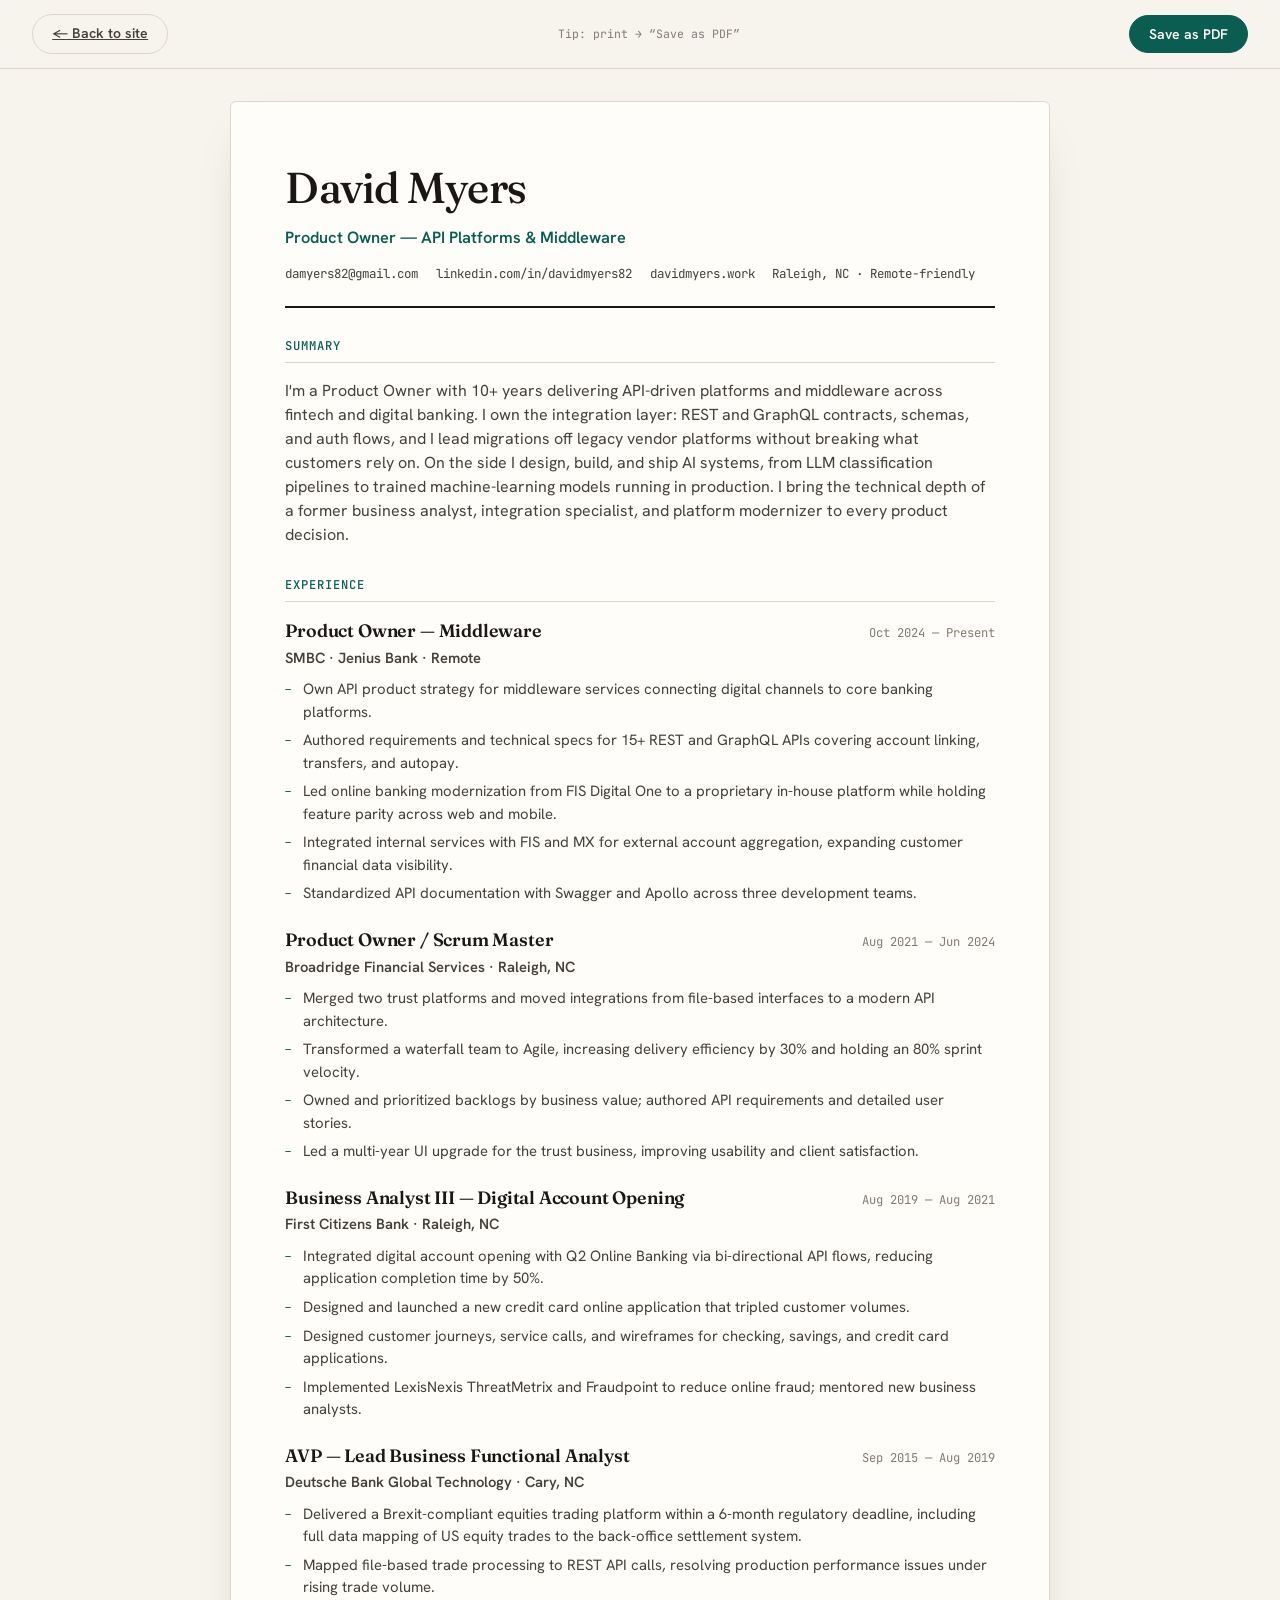
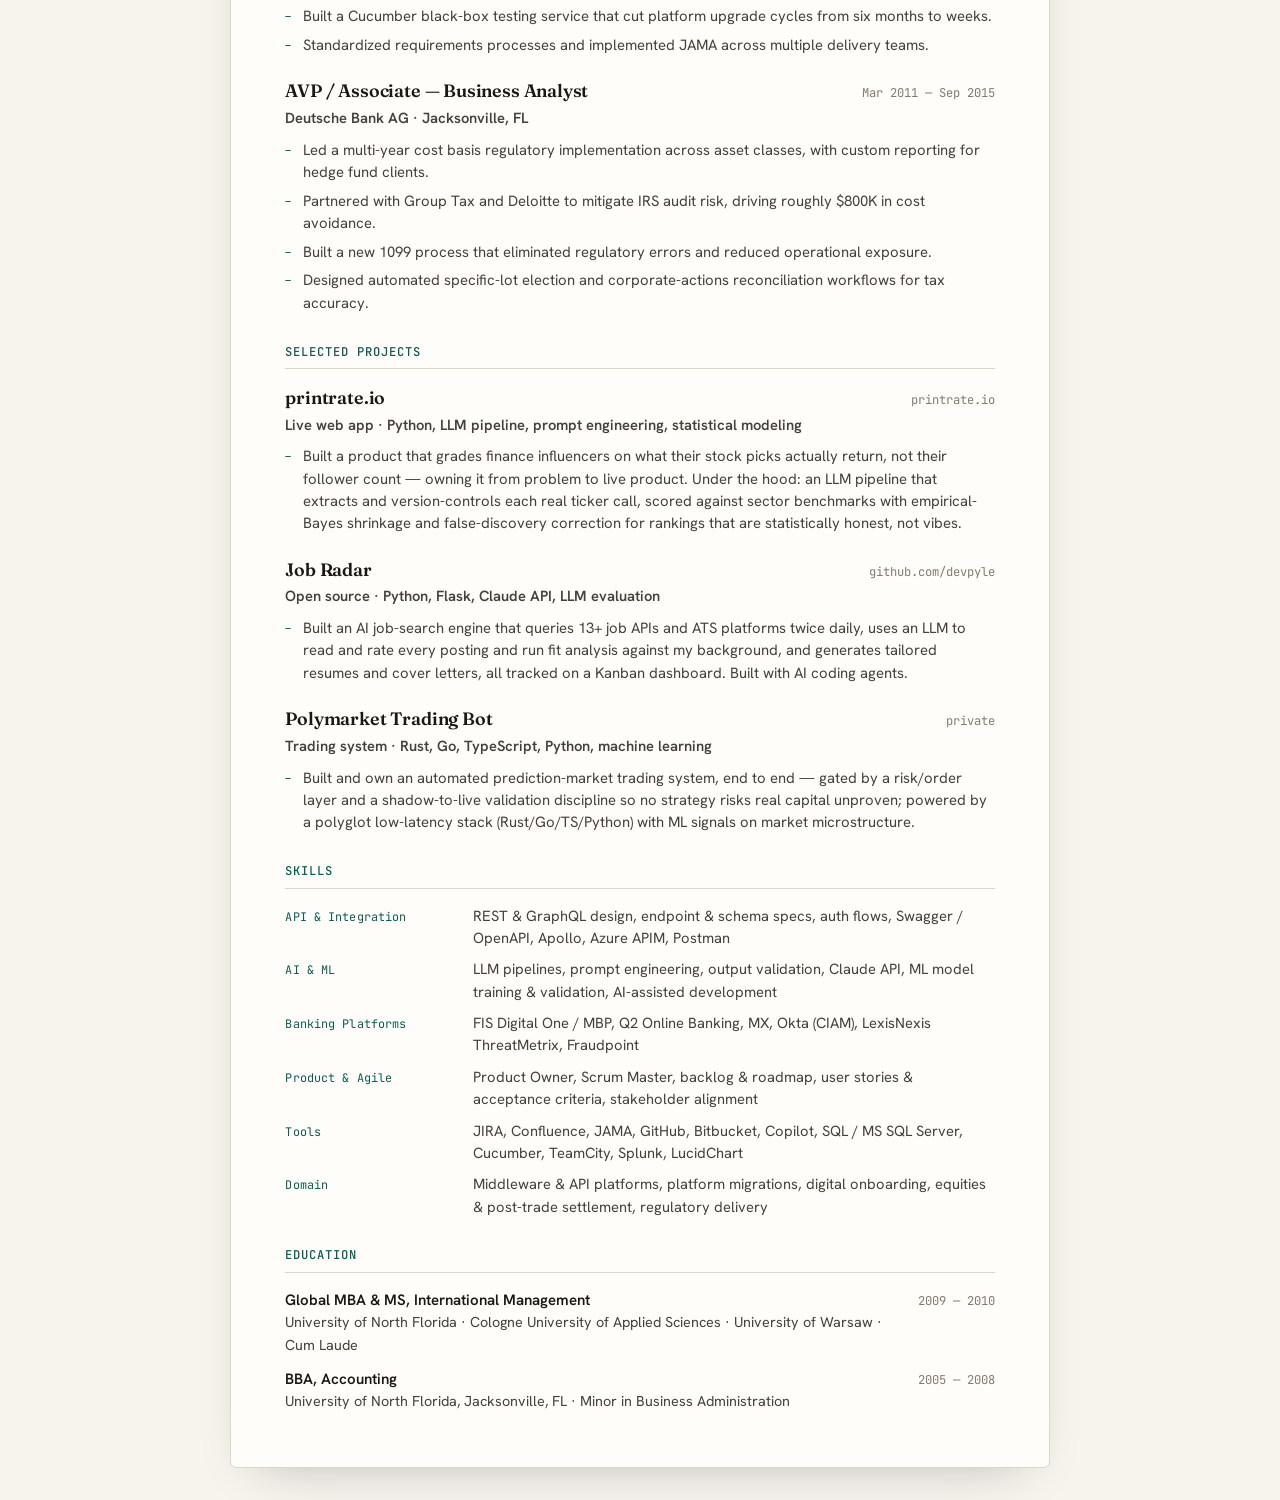
==== resume.html @ 36e2dd20 "Update Polymarket copy; stack projects as featured rows Site: new product-framed Polymarket narrativ" ====
<!DOCTYPE html>
<html lang="en">
<head>
  <meta charset="UTF-8" />
  <meta name="viewport" content="width=device-width, initial-scale=1.0" />
  <title>David Myers — Résumé</title>
  <meta name="description" content="Résumé of David Myers, Product Owner specializing in API platforms and middleware." />
  <link rel="preconnect" href="https://fonts.googleapis.com" />
  <link rel="preconnect" href="https://fonts.gstatic.com" crossorigin />
  <link href="https://fonts.googleapis.com/css2?family=Fraunces:opsz,wght@9..144,400;9..144,500;9..144,600&family=Hanken+Grotesk:wght@400;500;600;700&family=JetBrains+Mono:wght@400;500&display=swap" rel="stylesheet" />
  <link rel="icon" href="data:image/svg+xml,%3Csvg xmlns='http://www.w3.org/2000/svg' viewBox='0 0 100 100'%3E%3Crect width='100' height='100' rx='22' fill='%230b5d52'/%3E%3Ctext x='50' y='68' font-family='Georgia,serif' font-size='54' fill='white' text-anchor='middle'%3EDM%3C/text%3E%3C/svg%3E" />
  <style>
    :root {
      --paper: #f7f4ee; --ink: #1a1714; --ink-soft: #45403a; --ink-faint: #837b6f;
      --line: #ddd5c8; --accent: #0b5d52; --white: #fffdf9;
      --display: "Fraunces", Georgia, serif;
      --body: "Hanken Grotesk", -apple-system, sans-serif;
      --mono: "JetBrains Mono", ui-monospace, monospace;
    }
    * { box-sizing: border-box; }
    body {
      margin: 0; background: var(--paper); color: var(--ink);
      font-family: var(--body); line-height: 1.5; font-size: 15px;
      -webkit-font-smoothing: antialiased;
    }

    /* toolbar (screen only) */
    .toolbar {
      position: sticky; top: 0; z-index: 10;
      background: color-mix(in srgb, var(--paper) 90%, transparent);
      backdrop-filter: blur(8px);
      border-bottom: 1px solid var(--line);
      display: flex; justify-content: space-between; align-items: center;
      padding: 0.85rem clamp(1rem, 4vw, 2rem);
    }
    .toolbar a, .toolbar button {
      font-family: var(--body); font-size: 0.875rem; font-weight: 600;
      border-radius: 100px; padding: 0.55rem 1.2rem; cursor: pointer;
      border: 1px solid var(--line); background: transparent; color: var(--ink);
      transition: all .2s ease;
    }
    .toolbar .back { color: var(--ink-soft); }
    .toolbar .back:hover { color: var(--accent); border-color: var(--accent); }
    .toolbar .print {
      background: var(--accent); color: var(--white); border-color: var(--accent);
    }
    .toolbar .print:hover { background: #084840; }
    .toolbar-hint { font-family: var(--mono); font-size: 0.72rem; color: var(--ink-faint); }

    /* page sheet */
    .sheet {
      max-width: 820px; margin: 2rem auto; background: var(--white);
      border: 1px solid var(--line); border-radius: 6px;
      padding: clamp(2rem, 5vw, 3.4rem);
      box-shadow: 0 20px 50px -30px rgba(26,23,20,0.35);
    }

    .r-name {
      font-family: var(--display); font-weight: 500;
      font-size: clamp(2rem, 5vw, 2.7rem); letter-spacing: -0.02em;
      margin: 0 0 0.3rem;
    }
    .r-headline {
      font-size: 1.02rem; color: var(--accent); font-weight: 600;
      margin: 0 0 0.9rem;
    }
    .r-contact {
      font-family: var(--mono); font-size: 0.78rem; color: var(--ink-soft);
      display: flex; flex-wrap: wrap; gap: 0.4rem 1.1rem;
      padding-bottom: 1.4rem; border-bottom: 2px solid var(--ink);
    }
    .r-contact a { color: var(--ink-soft); text-decoration: none; }
    .r-contact a:hover { color: var(--accent); }

    .r-section { margin-top: 1.8rem; }
    .r-section > h2 {
      font-family: var(--mono); font-size: 0.76rem; font-weight: 500;
      letter-spacing: 0.08em; text-transform: uppercase; color: var(--accent);
      margin: 0 0 1rem; padding-bottom: 0.45rem; border-bottom: 1px solid var(--line);
    }
    .r-summary { color: var(--ink-soft); margin: 0; font-size: 1rem; }

    .r-job { margin-bottom: 1.4rem; page-break-inside: avoid; }
    .r-job:last-child { margin-bottom: 0; }
    .r-job-head {
      display: flex; justify-content: space-between; align-items: baseline;
      gap: 1rem; flex-wrap: wrap;
    }
    .r-job-title { font-family: var(--display); font-weight: 600; font-size: 1.12rem; margin: 0; letter-spacing: -0.01em; }
    .r-job-dates { font-family: var(--mono); font-size: 0.76rem; color: var(--ink-faint); white-space: nowrap; }
    .r-job-co { font-weight: 600; color: var(--ink-soft); margin: 0.1rem 0 0.6rem; font-size: 0.92rem; }
    .r-job ul { margin: 0; padding: 0; list-style: none; display: grid; gap: 0.4rem; }
    .r-job li { position: relative; padding-left: 1.1rem; color: var(--ink-soft); font-size: 0.93rem; line-height: 1.5; }
    .r-job li::before { content: "–"; position: absolute; left: 0; color: var(--accent); }

    .r-skills { display: grid; gap: 0.6rem; }
    .r-skill-row { display: grid; grid-template-columns: 175px 1fr; gap: 0.8rem; align-items: baseline; }
    .r-skill-cat { font-family: var(--mono); font-size: 0.74rem; color: var(--accent); letter-spacing: 0.01em; }
    .r-skill-list { color: var(--ink-soft); font-size: 0.92rem; margin: 0; }

    .r-edu { display: flex; justify-content: space-between; gap: 1.2rem; align-items: baseline; margin-bottom: 0.7rem; }
    .r-edu:last-child { margin-bottom: 0; }
    .r-edu-main { margin: 0; flex: 1; min-width: 0; }
    .r-edu-deg { font-weight: 600; color: var(--ink); }
    .r-edu-school { color: var(--ink-soft); font-size: 0.9rem; }
    .r-edu-dates { font-family: var(--mono); font-size: 0.76rem; color: var(--ink-faint); white-space: nowrap; }

    /* ---------- print ---------- */
    @media print {
      @page { margin: 14mm; }
      body { background: #fff; font-size: 10.5pt; line-height: 1.4; }
      .toolbar { display: none; }
      .sheet {
        margin: 0; max-width: none; border: none; border-radius: 0;
        box-shadow: none; padding: 0; background: #fff;
      }
      .r-name { font-size: 22pt; }
      .r-contact { border-bottom-color: #000; }
      .r-section { margin-top: 14pt; }
      .r-job { margin-bottom: 11pt; }
      a { color: #000 !important; text-decoration: none; }
      .r-skill-row { grid-template-columns: 150px 1fr; }
    }

    @media (max-width: 560px) {
      .r-skill-row { grid-template-columns: 1fr; gap: 0.15rem; }
    }
  </style>
</head>
<body>

  <div class="toolbar">
    <a href="index.html" class="back">← Back to site</a>
    <span class="toolbar-hint">Tip: print → “Save as PDF”</span>
    <button class="print" type="button" onclick="window.print()">Save as PDF</button>
  </div>

  <article class="sheet">

    <header>
      <h1 class="r-name">David Myers</h1>
      <p class="r-headline">Product Owner — API Platforms &amp; Middleware</p>
      <div class="r-contact">
        <a href="mailto:damyers82@gmail.com">damyers82@gmail.com</a>
        <a href="https://linkedin.com/in/davidmyers82" target="_blank" rel="noopener">linkedin.com/in/davidmyers82</a>
        <a href="https://davidmyers.work" target="_blank" rel="noopener">davidmyers.work</a>
        <span>Raleigh, NC · Remote-friendly</span>
      </div>
    </header>

    <section class="r-section">
      <h2>Summary</h2>
      <p class="r-summary">
        I'm a Product Owner with 10+ years delivering API-driven platforms and middleware across
        fintech and digital banking. I own the integration layer: REST and GraphQL contracts,
        schemas, and auth flows, and I lead migrations off legacy vendor platforms without breaking
        what customers rely on. On the side I design, build, and ship AI systems, from LLM
        classification pipelines to trained machine-learning models running in production. I bring
        the technical depth of a former business analyst, integration specialist, and platform
        modernizer to every product decision.
      </p>
    </section>

    <section class="r-section">
      <h2>Experience</h2>

      <div class="r-job">
        <div class="r-job-head">
          <h3 class="r-job-title">Product Owner — Middleware</h3>
          <span class="r-job-dates">Oct 2024 — Present</span>
        </div>
        <p class="r-job-co">SMBC · Jenius Bank · Remote</p>
        <ul>
          <li>Own API product strategy for middleware services connecting digital channels to core banking platforms.</li>
          <li>Authored requirements and technical specs for 15+ REST and GraphQL APIs covering account linking, transfers, and autopay.</li>
          <li>Led online banking modernization from FIS Digital One to a proprietary in-house platform while holding feature parity across web and mobile.</li>
          <li>Integrated internal services with FIS and MX for external account aggregation, expanding customer financial data visibility.</li>
          <li>Standardized API documentation with Swagger and Apollo across three development teams.</li>
        </ul>
      </div>

      <div class="r-job">
        <div class="r-job-head">
          <h3 class="r-job-title">Product Owner / Scrum Master</h3>
          <span class="r-job-dates">Aug 2021 — Jun 2024</span>
        </div>
        <p class="r-job-co">Broadridge Financial Services · Raleigh, NC</p>
        <ul>
          <li>Merged two trust platforms and moved integrations from file-based interfaces to a modern API architecture.</li>
          <li>Transformed a waterfall team to Agile, increasing delivery efficiency by 30% and holding an 80% sprint velocity.</li>
          <li>Owned and prioritized backlogs by business value; authored API requirements and detailed user stories.</li>
          <li>Led a multi-year UI upgrade for the trust business, improving usability and client satisfaction.</li>
        </ul>
      </div>

      <div class="r-job">
        <div class="r-job-head">
          <h3 class="r-job-title">Business Analyst III — Digital Account Opening</h3>
          <span class="r-job-dates">Aug 2019 — Aug 2021</span>
        </div>
        <p class="r-job-co">First Citizens Bank · Raleigh, NC</p>
        <ul>
          <li>Integrated digital account opening with Q2 Online Banking via bi-directional API flows, reducing application completion time by 50%.</li>
          <li>Designed and launched a new credit card online application that tripled customer volumes.</li>
          <li>Designed customer journeys, service calls, and wireframes for checking, savings, and credit card applications.</li>
          <li>Implemented LexisNexis ThreatMetrix and Fraudpoint to reduce online fraud; mentored new business analysts.</li>
        </ul>
      </div>

      <div class="r-job">
        <div class="r-job-head">
          <h3 class="r-job-title">AVP — Lead Business Functional Analyst</h3>
          <span class="r-job-dates">Sep 2015 — Aug 2019</span>
        </div>
        <p class="r-job-co">Deutsche Bank Global Technology · Cary, NC</p>
        <ul>
          <li>Delivered a Brexit-compliant equities trading platform within a 6-month regulatory deadline, including full data mapping of US equity trades to the back-office settlement system.</li>
          <li>Mapped file-based trade processing to REST API calls, resolving production performance issues under rising trade volume.</li>
          <li>Built a Cucumber black-box testing service that cut platform upgrade cycles from six months to weeks.</li>
          <li>Standardized requirements processes and implemented JAMA across multiple delivery teams.</li>
        </ul>
      </div>

      <div class="r-job">
        <div class="r-job-head">
          <h3 class="r-job-title">AVP / Associate — Business Analyst</h3>
          <span class="r-job-dates">Mar 2011 — Sep 2015</span>
        </div>
        <p class="r-job-co">Deutsche Bank AG · Jacksonville, FL</p>
        <ul>
          <li>Led a multi-year cost basis regulatory implementation across asset classes, with custom reporting for hedge fund clients.</li>
          <li>Partnered with Group Tax and Deloitte to mitigate IRS audit risk, driving roughly $800K in cost avoidance.</li>
          <li>Built a new 1099 process that eliminated regulatory errors and reduced operational exposure.</li>
          <li>Designed automated specific-lot election and corporate-actions reconciliation workflows for tax accuracy.</li>
        </ul>
      </div>
    </section>

    <section class="r-section">
      <h2>Selected Projects</h2>

      <div class="r-job">
        <div class="r-job-head">
          <h3 class="r-job-title">printrate.io</h3>
          <span class="r-job-dates">printrate.io</span>
        </div>
        <p class="r-job-co">Live web app · Python, LLM pipeline, prompt engineering, statistical modeling</p>
        <ul>
          <li>Built a product that grades finance influencers on what their stock picks actually return, not their follower count — owning it from problem to live product. Under the hood: an LLM pipeline that extracts and version-controls each real ticker call, scored against sector benchmarks with empirical-Bayes shrinkage and false-discovery correction for rankings that are statistically honest, not vibes.</li>
        </ul>
      </div>

      <div class="r-job">
        <div class="r-job-head">
          <h3 class="r-job-title">Job Radar</h3>
          <span class="r-job-dates">github.com/devpyle</span>
        </div>
        <p class="r-job-co">Open source · Python, Flask, Claude API, LLM evaluation</p>
        <ul>
          <li>Built an AI job-search engine that queries 13+ job APIs and ATS platforms twice daily, uses an LLM to read and rate every posting and run fit analysis against my background, and generates tailored resumes and cover letters, all tracked on a Kanban dashboard. Built with AI coding agents.</li>
        </ul>
      </div>

      <div class="r-job">
        <div class="r-job-head">
          <h3 class="r-job-title">Polymarket Trading Bot</h3>
          <span class="r-job-dates">private</span>
        </div>
        <p class="r-job-co">Trading system · Rust, Go, TypeScript, Python, machine learning</p>
        <ul>
          <li>Built and own an automated prediction-market trading system, end to end — gated by a risk/order layer and a shadow-to-live validation discipline so no strategy risks real capital unproven; powered by a polyglot low-latency stack (Rust/Go/TS/Python) with ML signals on market microstructure.</li>
        </ul>
      </div>
    </section>

    <section class="r-section">
      <h2>Skills</h2>
      <div class="r-skills">
        <div class="r-skill-row">
          <span class="r-skill-cat">API &amp; Integration</span>
          <p class="r-skill-list">REST &amp; GraphQL design, endpoint &amp; schema specs, auth flows, Swagger / OpenAPI, Apollo, Azure APIM, Postman</p>
        </div>
        <div class="r-skill-row">
          <span class="r-skill-cat">AI &amp; ML</span>
          <p class="r-skill-list">LLM pipelines, prompt engineering, output validation, Claude API, ML model training &amp; validation, AI-assisted development</p>
        </div>
        <div class="r-skill-row">
          <span class="r-skill-cat">Banking Platforms</span>
          <p class="r-skill-list">FIS Digital One / MBP, Q2 Online Banking, MX, Okta (CIAM), LexisNexis ThreatMetrix, Fraudpoint</p>
        </div>
        <div class="r-skill-row">
          <span class="r-skill-cat">Product &amp; Agile</span>
          <p class="r-skill-list">Product Owner, Scrum Master, backlog &amp; roadmap, user stories &amp; acceptance criteria, stakeholder alignment</p>
        </div>
        <div class="r-skill-row">
          <span class="r-skill-cat">Tools</span>
          <p class="r-skill-list">JIRA, Confluence, JAMA, GitHub, Bitbucket, Copilot, SQL / MS SQL Server, Cucumber, TeamCity, Splunk, LucidChart</p>
        </div>
        <div class="r-skill-row">
          <span class="r-skill-cat">Domain</span>
          <p class="r-skill-list">Middleware &amp; API platforms, platform migrations, digital onboarding, equities &amp; post-trade settlement, regulatory delivery</p>
        </div>
      </div>
    </section>

    <section class="r-section">
      <h2>Education</h2>
      <div class="r-edu">
        <p class="r-edu-main">
          <span class="r-edu-deg">Global MBA &amp; MS, International Management</span><br />
          <span class="r-edu-school">University of North Florida · Cologne University of Applied Sciences · University of Warsaw · Cum Laude</span>
        </p>
        <span class="r-edu-dates">2009 — 2010</span>
      </div>
      <div class="r-edu">
        <p class="r-edu-main">
          <span class="r-edu-deg">BBA, Accounting</span><br />
          <span class="r-edu-school">University of North Florida, Jacksonville, FL · Minor in Business Administration</span>
        </p>
        <span class="r-edu-dates">2005 — 2008</span>
      </div>
    </section>

  </article>
</body>
</html>
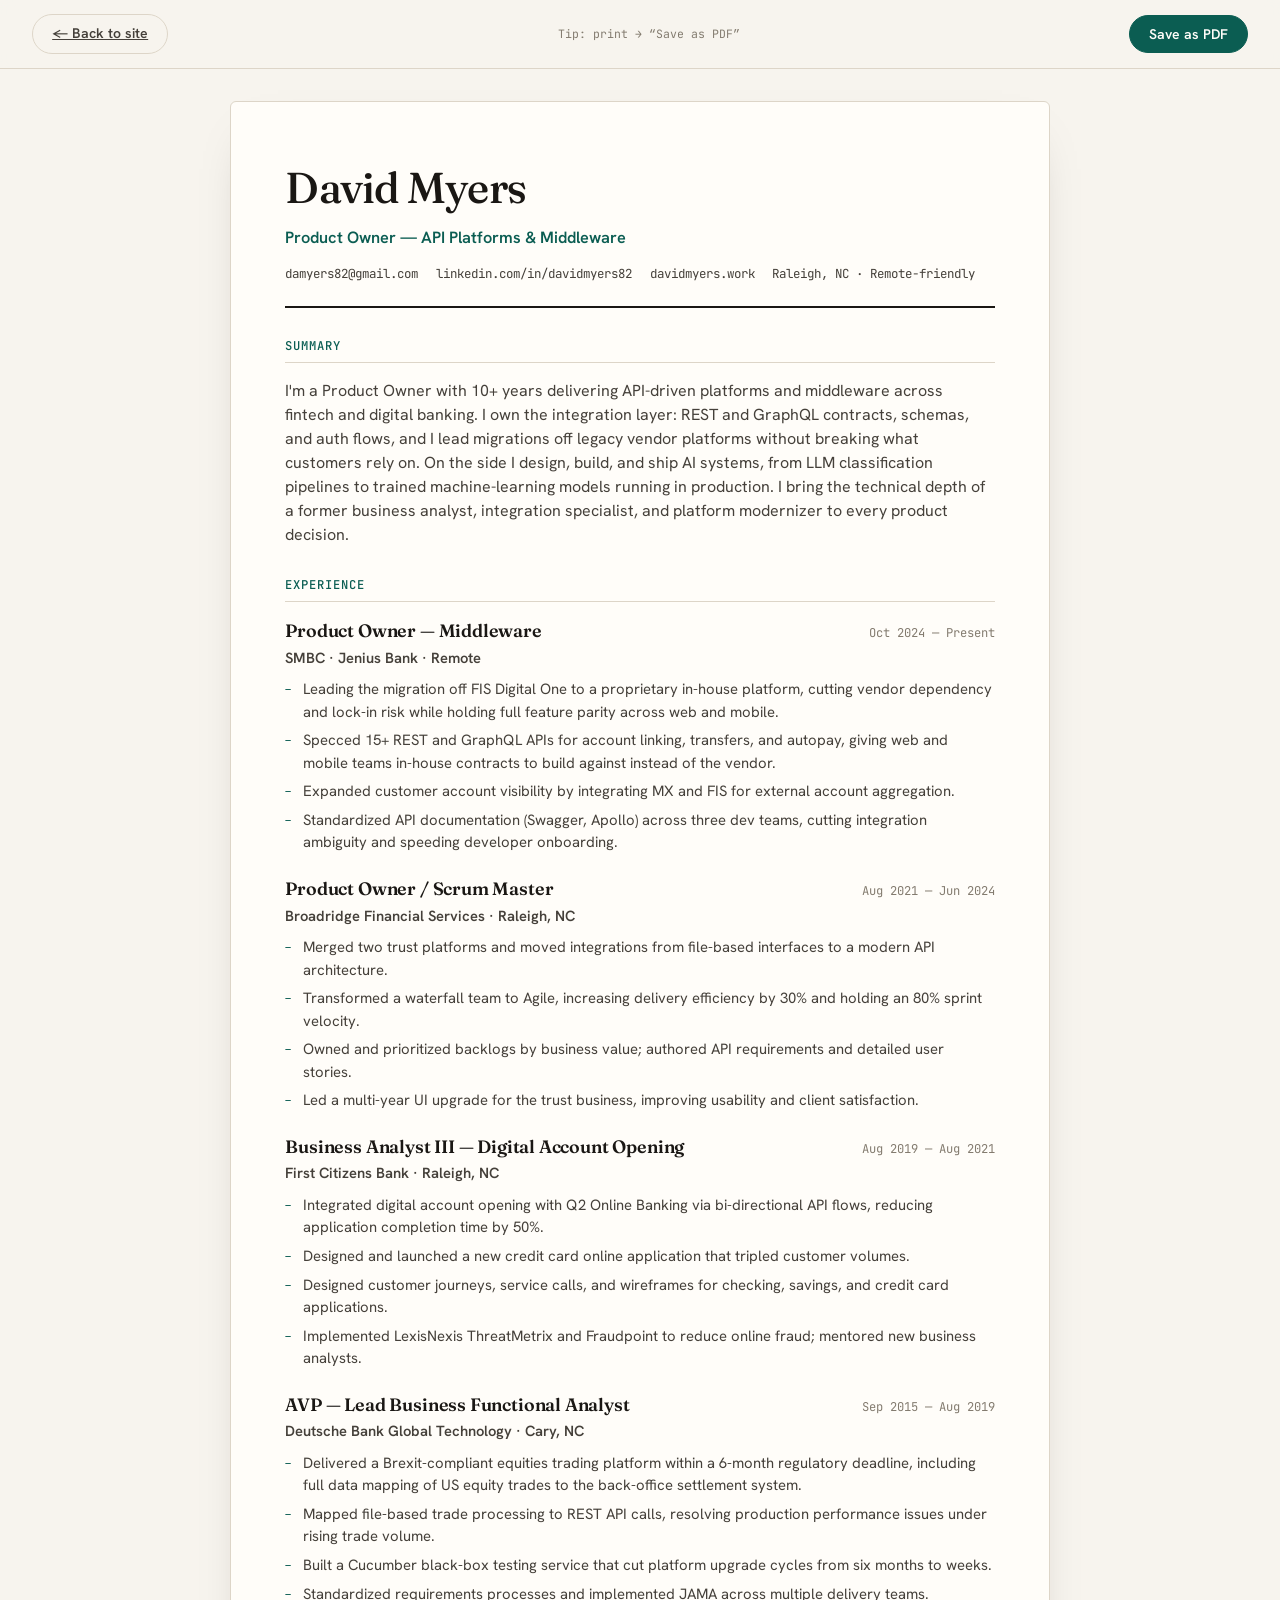
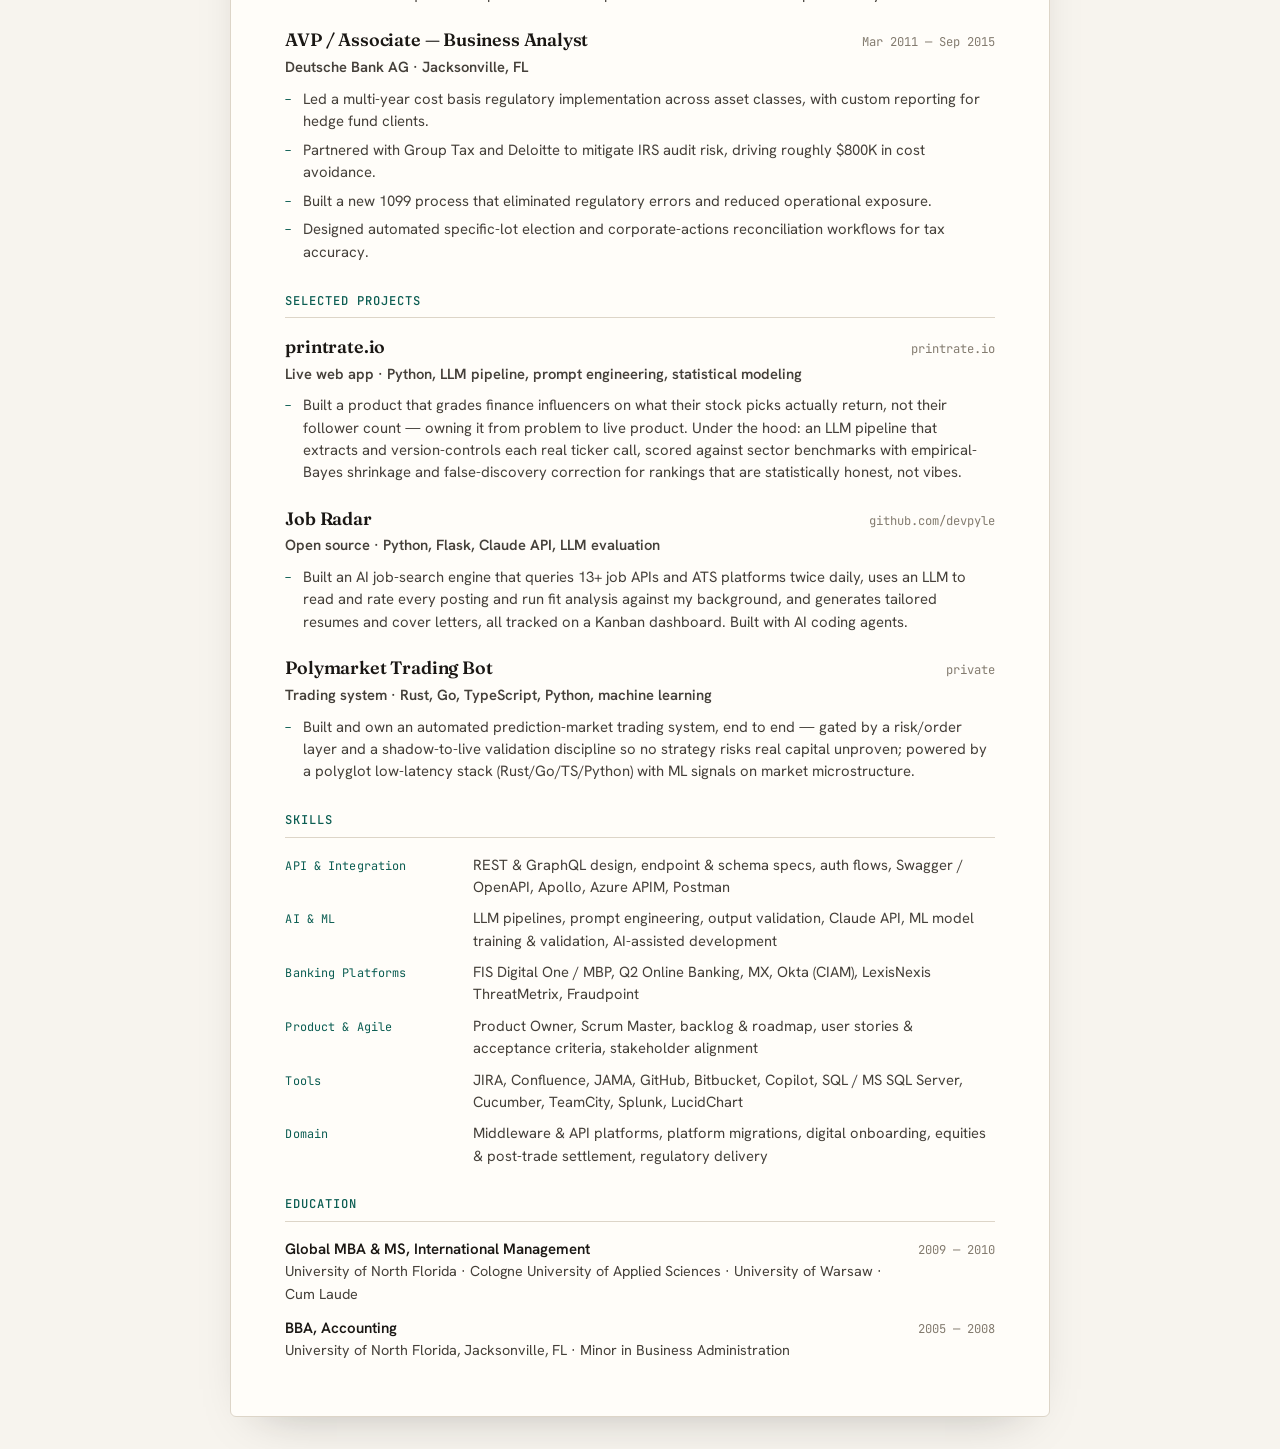
==== commit fa6a153c: "Sharpen positioning: outcome-led Jenius bullets, About bridge line, Job Radar product framing, unify" ====
--- a/resume.html
+++ b/resume.html
@@ -171,11 +171,10 @@
         </div>
         <p class="r-job-co">SMBC · Jenius Bank · Remote</p>
         <ul>
-          <li>Own API product strategy for middleware services connecting digital channels to core banking platforms.</li>
-          <li>Authored requirements and technical specs for 15+ REST and GraphQL APIs covering account linking, transfers, and autopay.</li>
-          <li>Led online banking modernization from FIS Digital One to a proprietary in-house platform while holding feature parity across web and mobile.</li>
-          <li>Integrated internal services with FIS and MX for external account aggregation, expanding customer financial data visibility.</li>
-          <li>Standardized API documentation with Swagger and Apollo across three development teams.</li>
+          <li>Leading the migration off FIS Digital One to a proprietary in-house platform, cutting vendor dependency and lock-in risk while holding full feature parity across web and mobile.</li>
+          <li>Specced 15+ REST and GraphQL APIs for account linking, transfers, and autopay, giving web and mobile teams in-house contracts to build against instead of the vendor.</li>
+          <li>Expanded customer account visibility by integrating MX and FIS for external account aggregation.</li>
+          <li>Standardized API documentation (Swagger, Apollo) across three dev teams, cutting integration ambiguity and speeding developer onboarding.</li>
         </ul>
       </div>
 
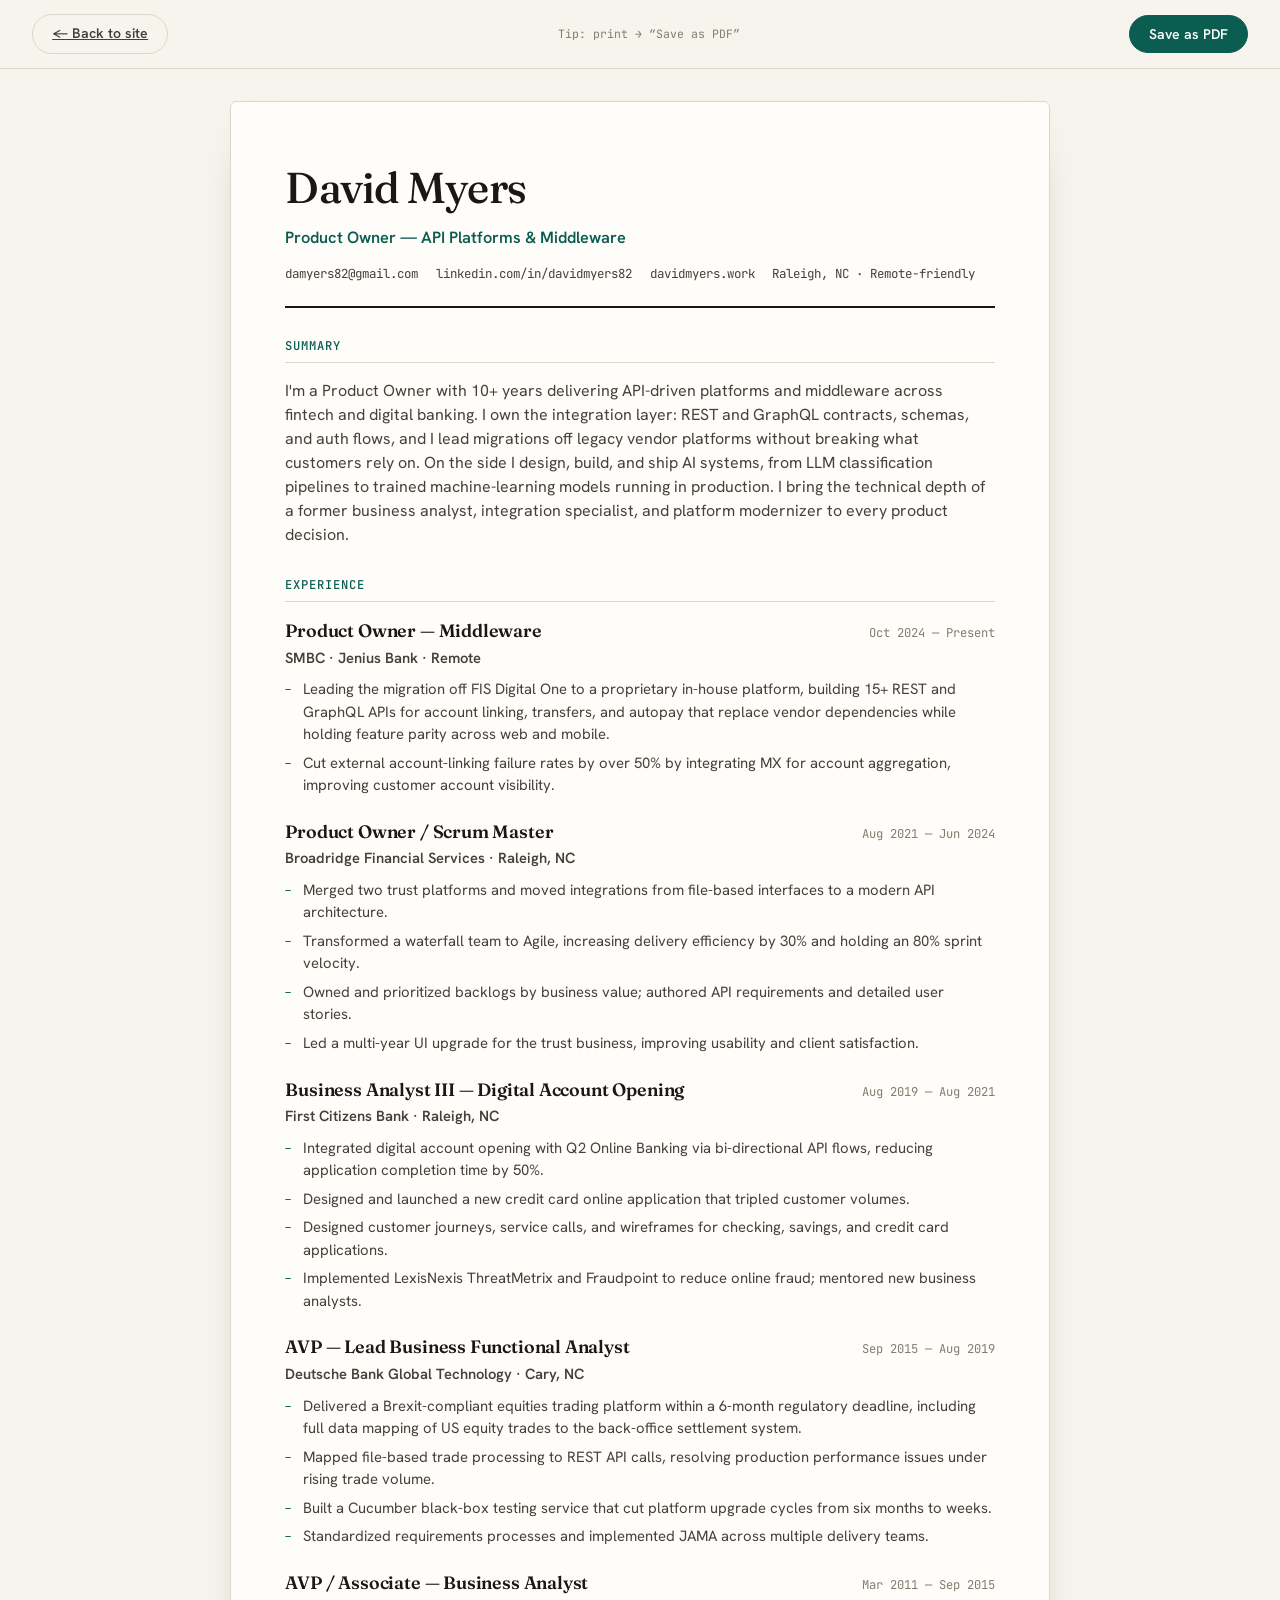
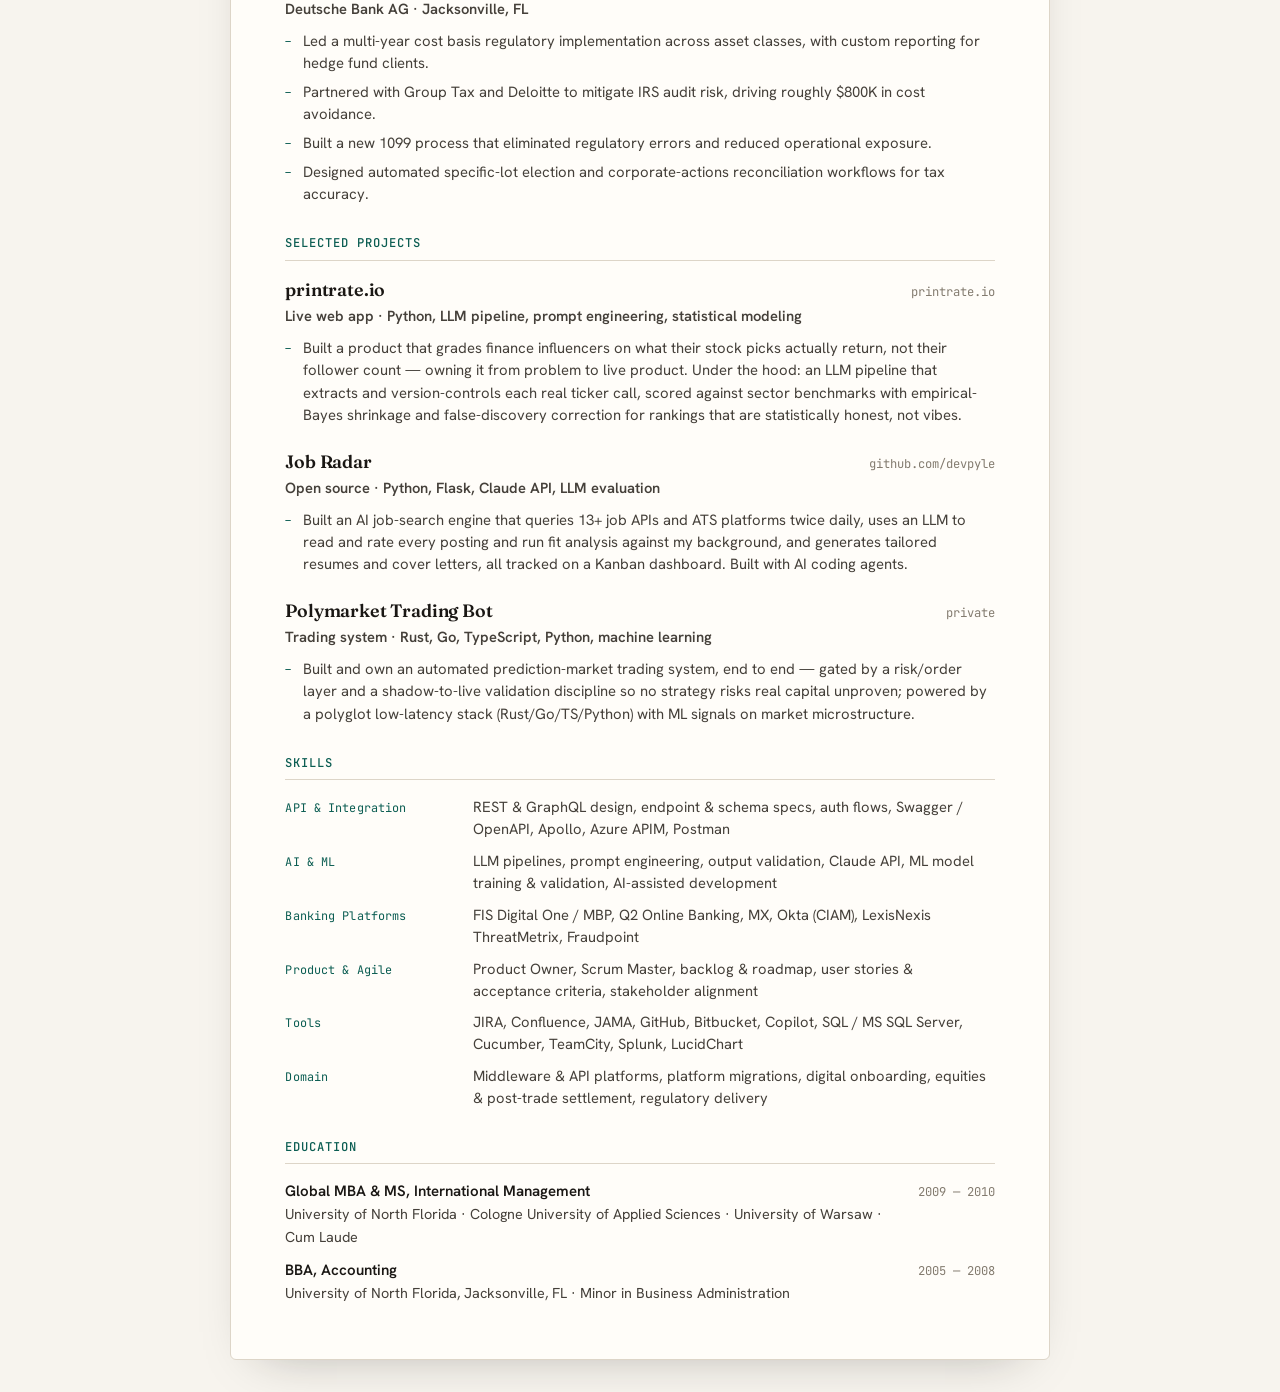
==== commit bbcbe4a3: "Tighten Jenius bullets: merge migration+APIs, add MX 50% metric, drop docs bullet Co-Authored-By: Cl" ====
--- a/resume.html
+++ b/resume.html
@@ -171,10 +171,8 @@
         </div>
         <p class="r-job-co">SMBC · Jenius Bank · Remote</p>
         <ul>
-          <li>Leading the migration off FIS Digital One to a proprietary in-house platform, cutting vendor dependency and lock-in risk while holding full feature parity across web and mobile.</li>
-          <li>Specced 15+ REST and GraphQL APIs for account linking, transfers, and autopay, giving web and mobile teams in-house contracts to build against instead of the vendor.</li>
-          <li>Expanded customer account visibility by integrating MX and FIS for external account aggregation.</li>
-          <li>Standardized API documentation (Swagger, Apollo) across three dev teams, cutting integration ambiguity and speeding developer onboarding.</li>
+          <li>Leading the migration off FIS Digital One to a proprietary in-house platform, building 15+ REST and GraphQL APIs for account linking, transfers, and autopay that replace vendor dependencies while holding feature parity across web and mobile.</li>
+          <li>Cut external account-linking failure rates by over 50% by integrating MX for account aggregation, improving customer account visibility.</li>
         </ul>
       </div>
 
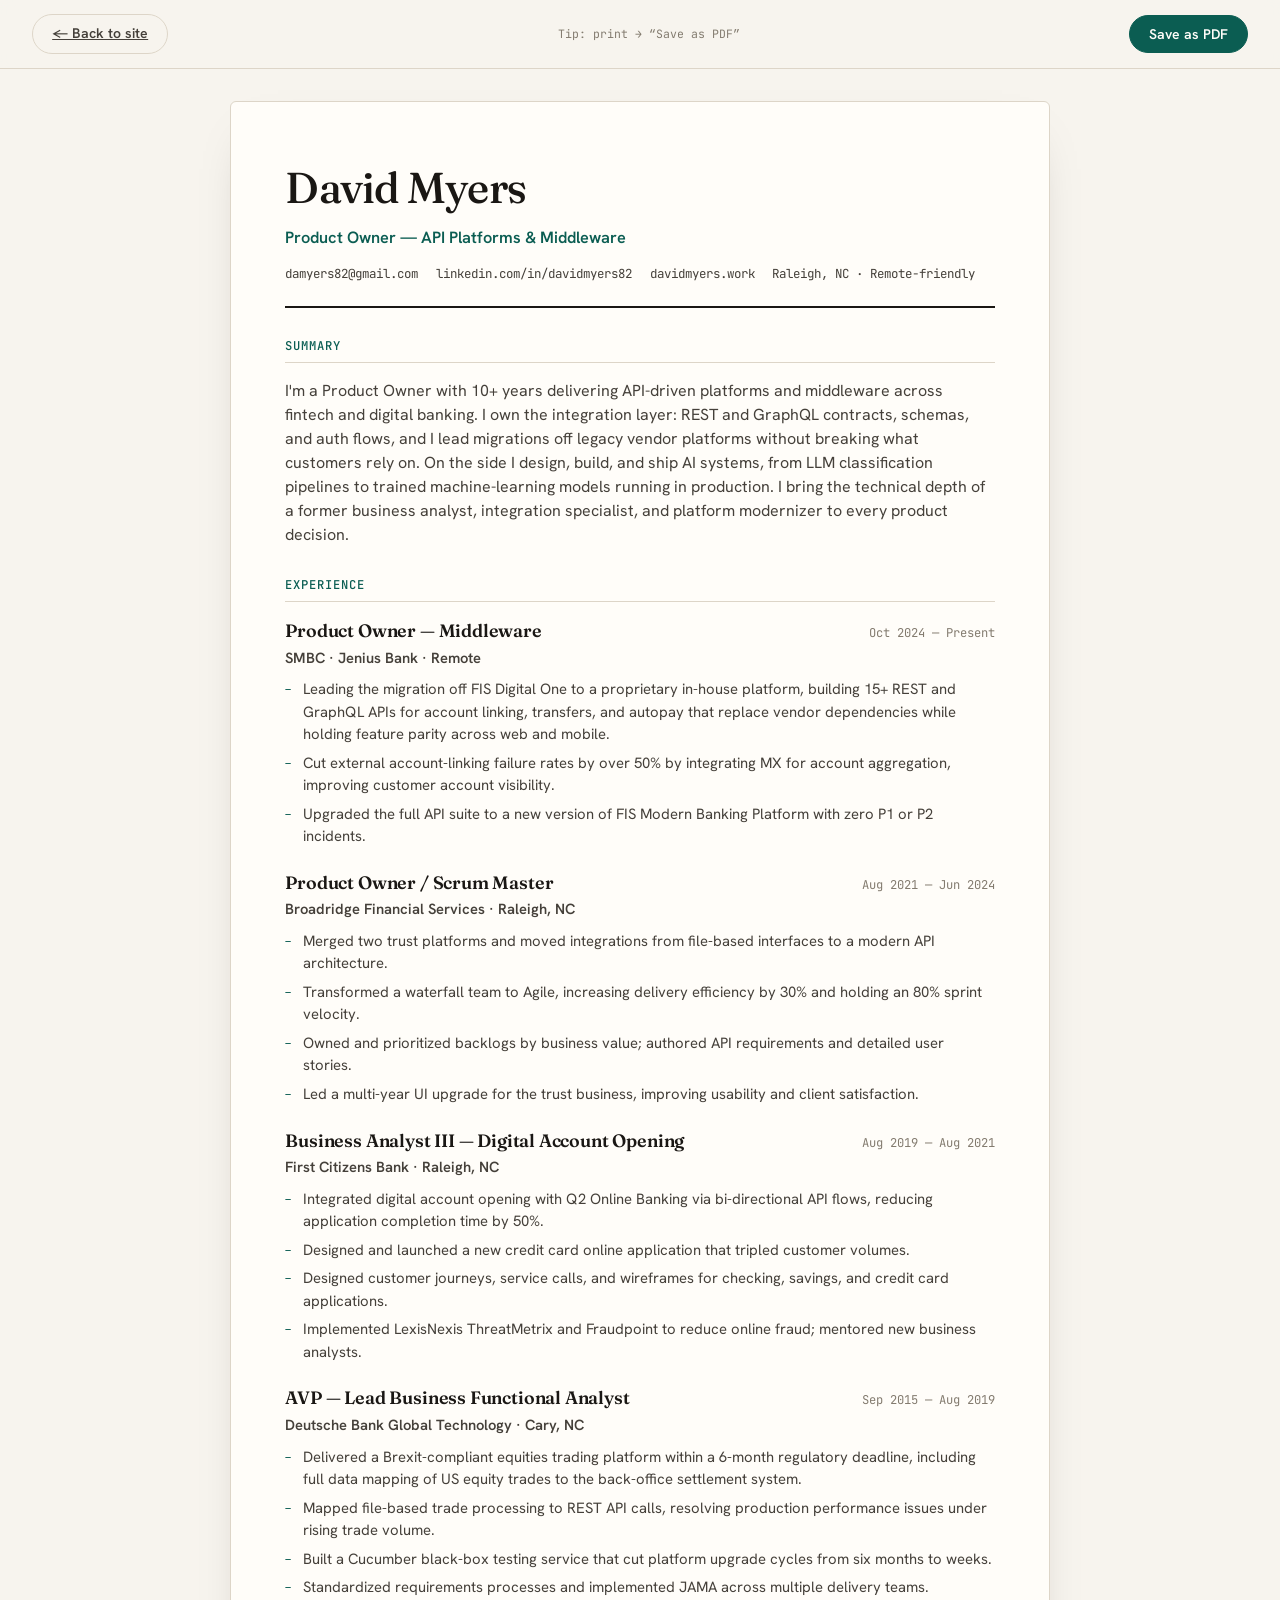
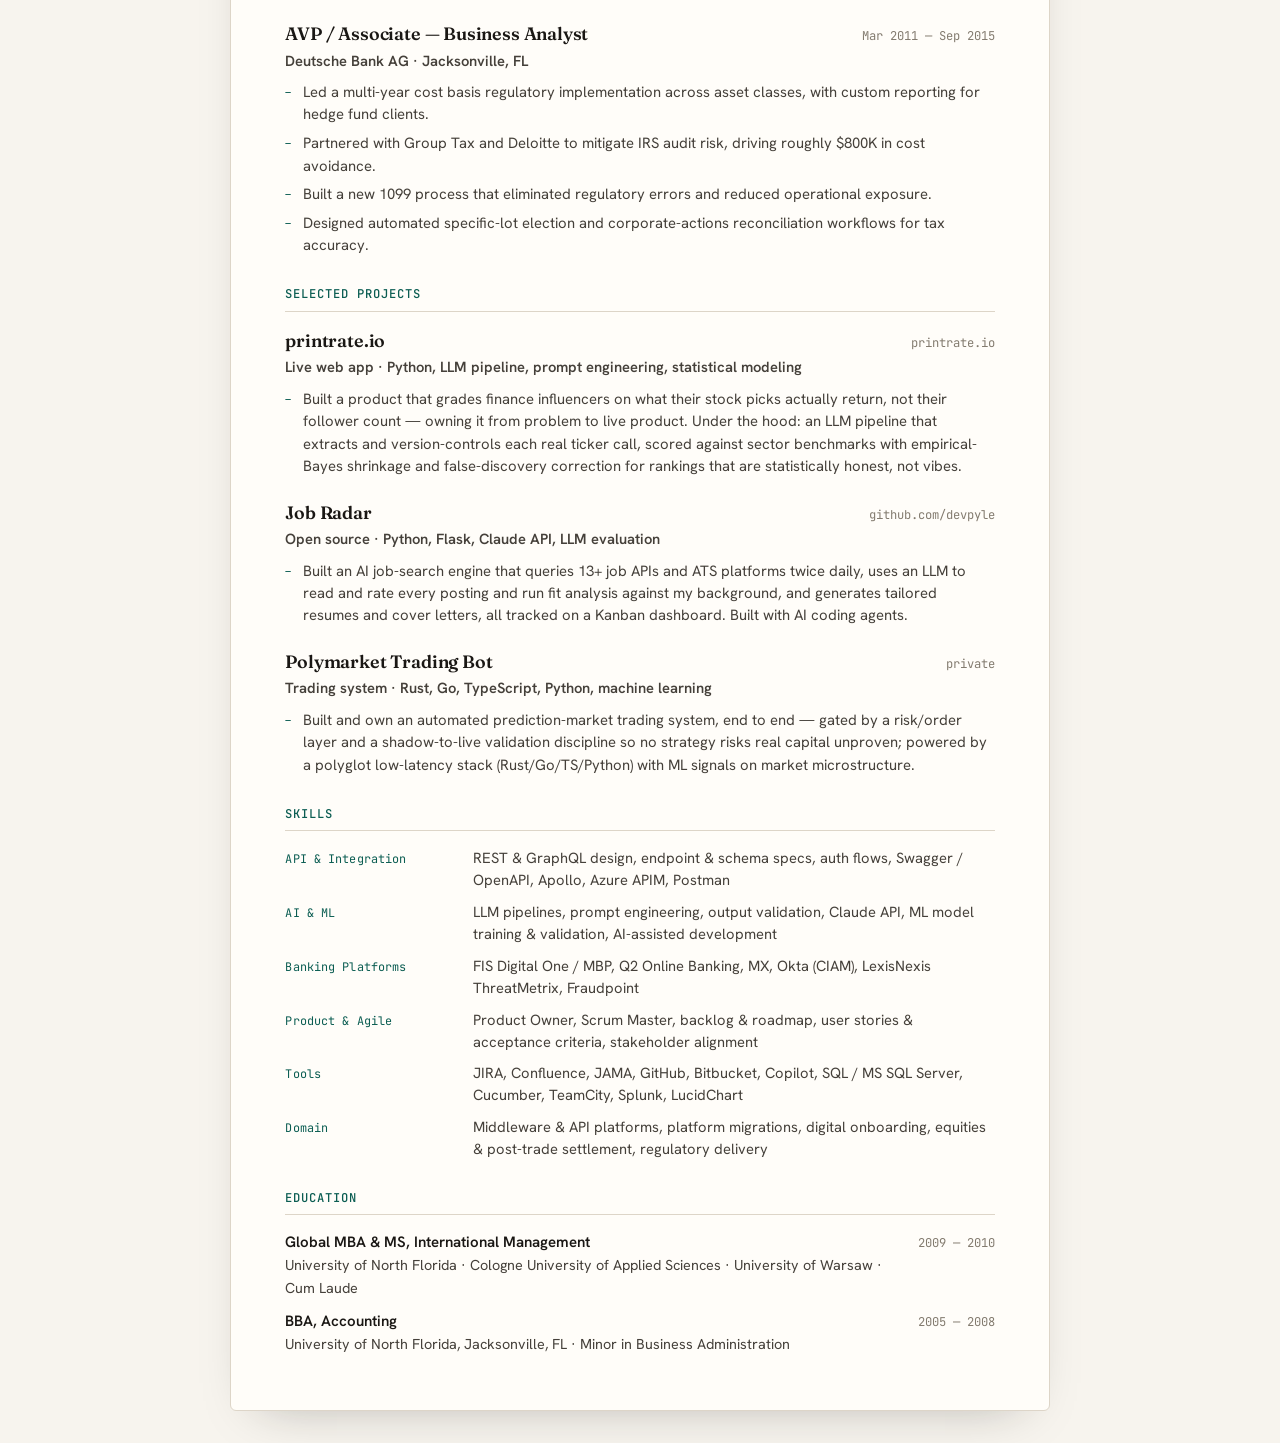
==== commit b09577cf: "Add third Jenius bullet: zero-incident FIS MBP upgrade Co-Authored-By: Claude Opus 4.8 <noreply@anth" ====
--- a/resume.html
+++ b/resume.html
@@ -173,6 +173,7 @@
         <ul>
           <li>Leading the migration off FIS Digital One to a proprietary in-house platform, building 15+ REST and GraphQL APIs for account linking, transfers, and autopay that replace vendor dependencies while holding feature parity across web and mobile.</li>
           <li>Cut external account-linking failure rates by over 50% by integrating MX for account aggregation, improving customer account visibility.</li>
+          <li>Upgraded the full API suite to a new version of FIS Modern Banking Platform with zero P1 or P2 incidents.</li>
         </ul>
       </div>
 
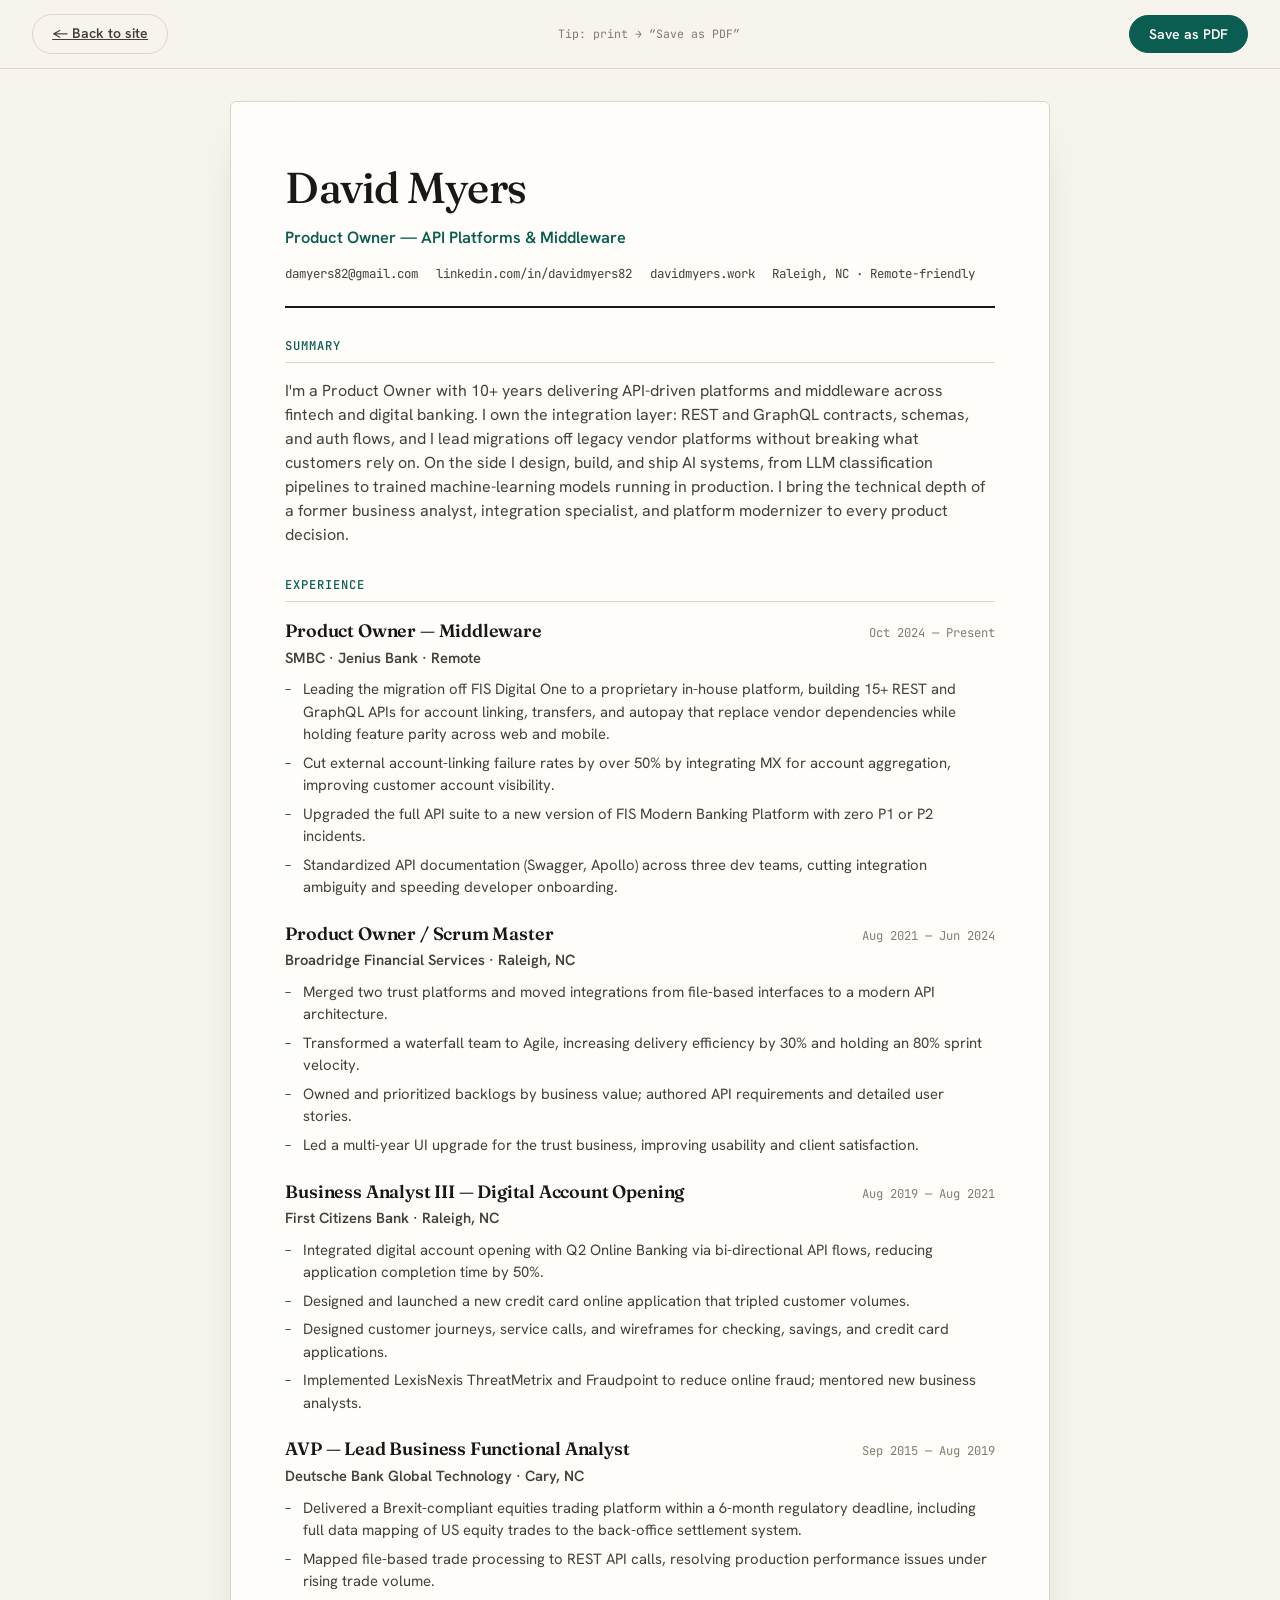
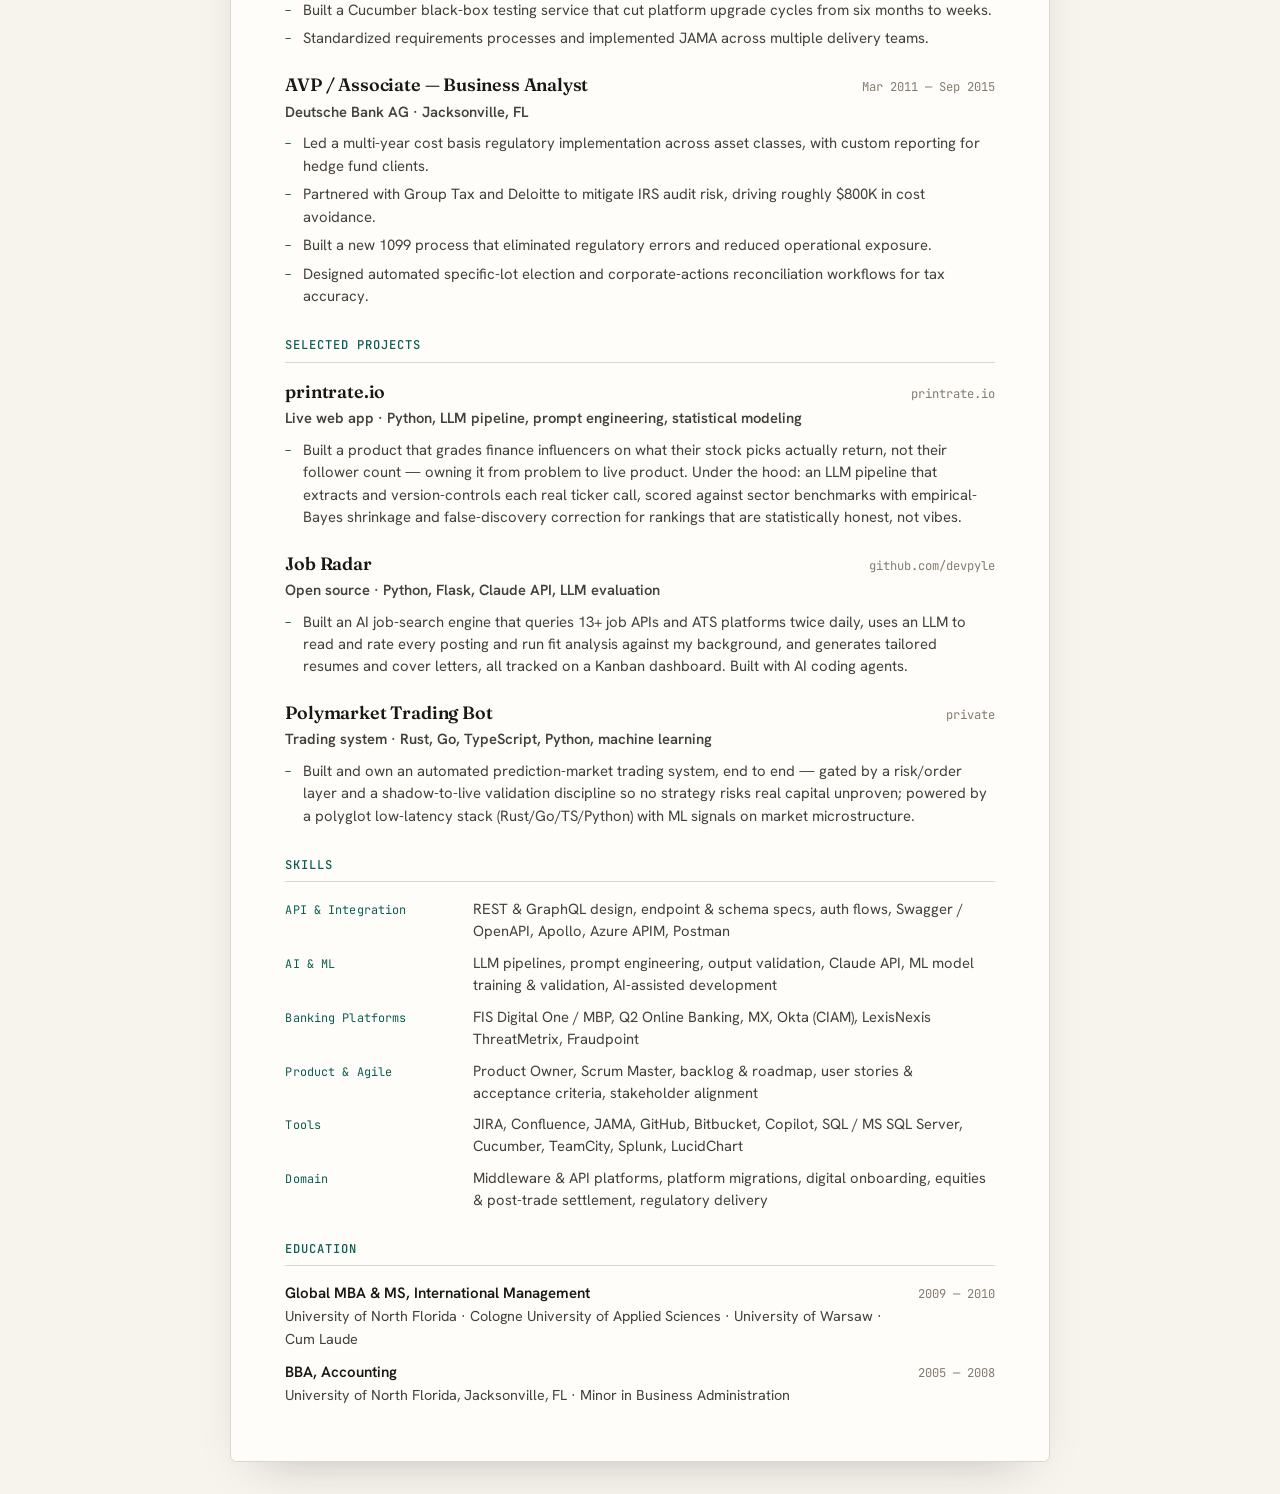
==== commit 28ffad1a: "Restore Jenius API docs bullet now that role has strong outcomes Co-Authored-By: Claude Opus 4.8 <no" ====
--- a/resume.html
+++ b/resume.html
@@ -174,6 +174,7 @@
           <li>Leading the migration off FIS Digital One to a proprietary in-house platform, building 15+ REST and GraphQL APIs for account linking, transfers, and autopay that replace vendor dependencies while holding feature parity across web and mobile.</li>
           <li>Cut external account-linking failure rates by over 50% by integrating MX for account aggregation, improving customer account visibility.</li>
           <li>Upgraded the full API suite to a new version of FIS Modern Banking Platform with zero P1 or P2 incidents.</li>
+          <li>Standardized API documentation (Swagger, Apollo) across three dev teams, cutting integration ambiguity and speeding developer onboarding.</li>
         </ul>
       </div>
 
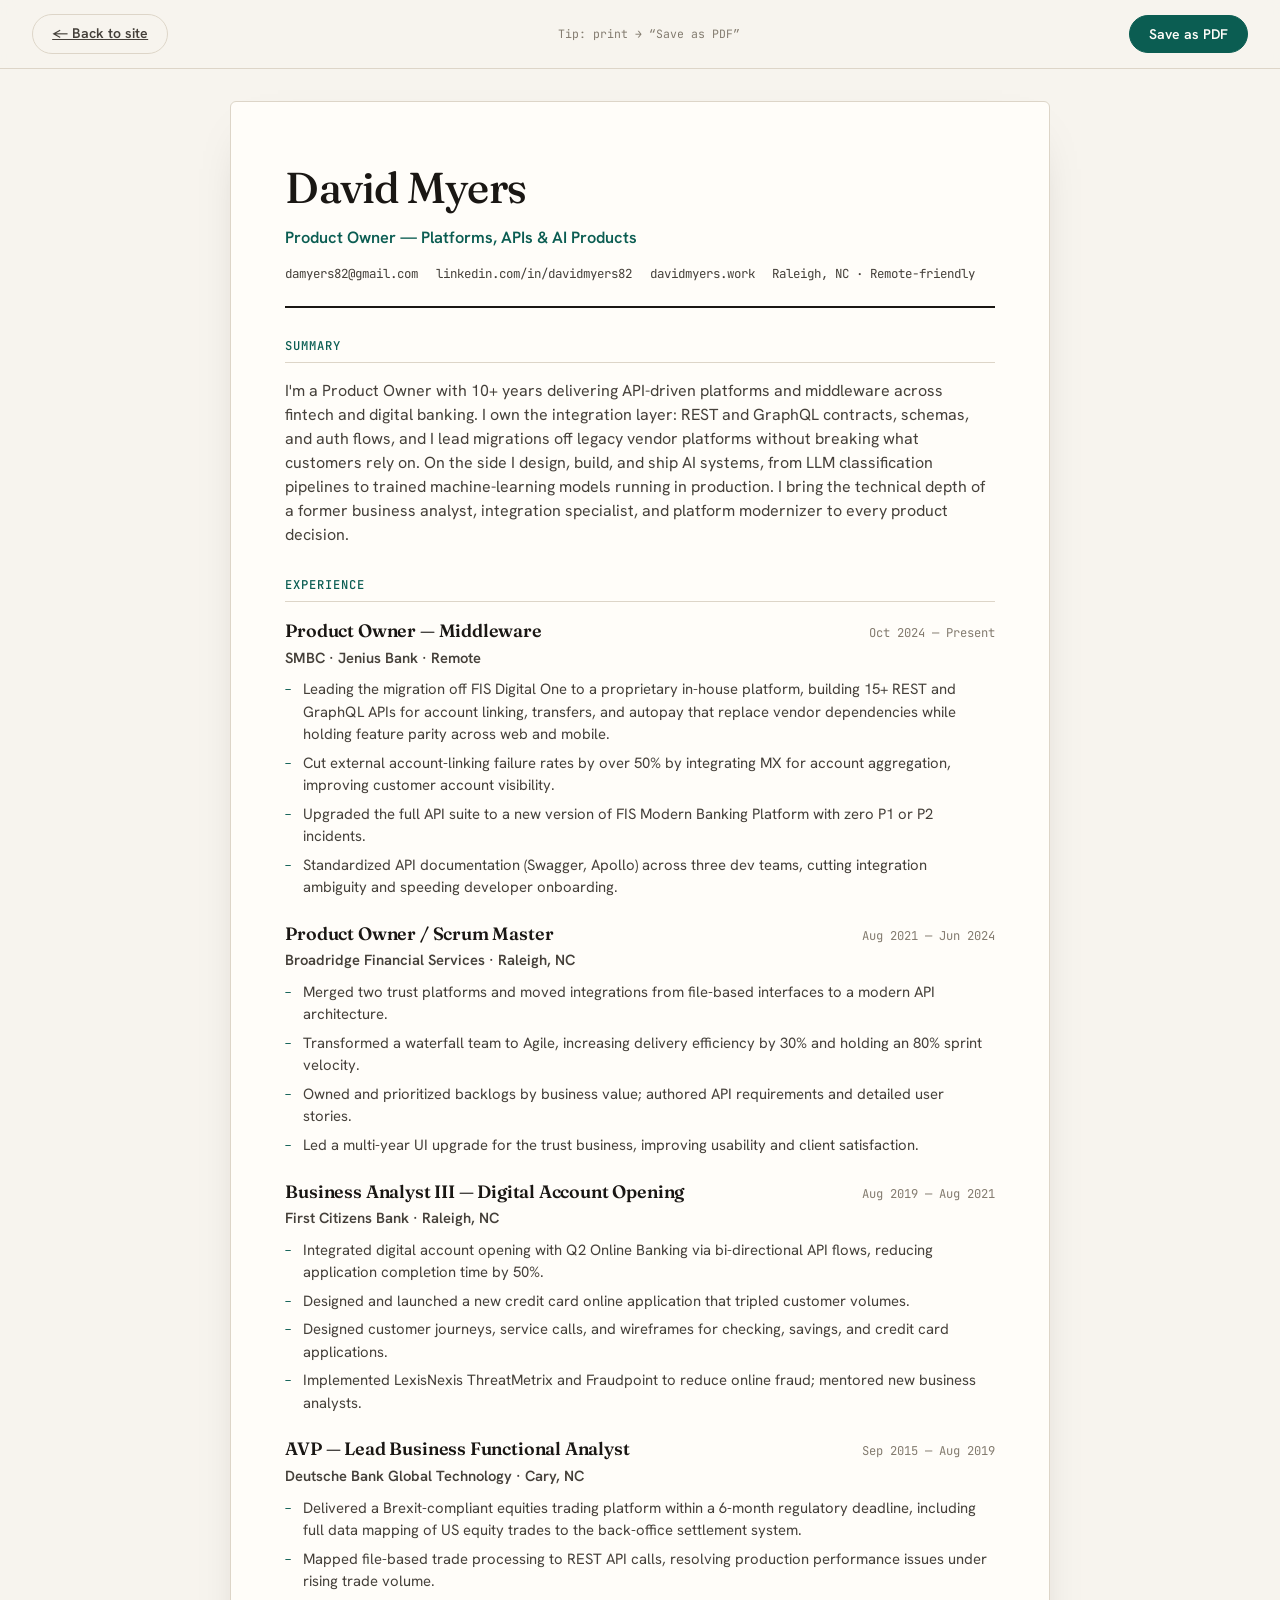
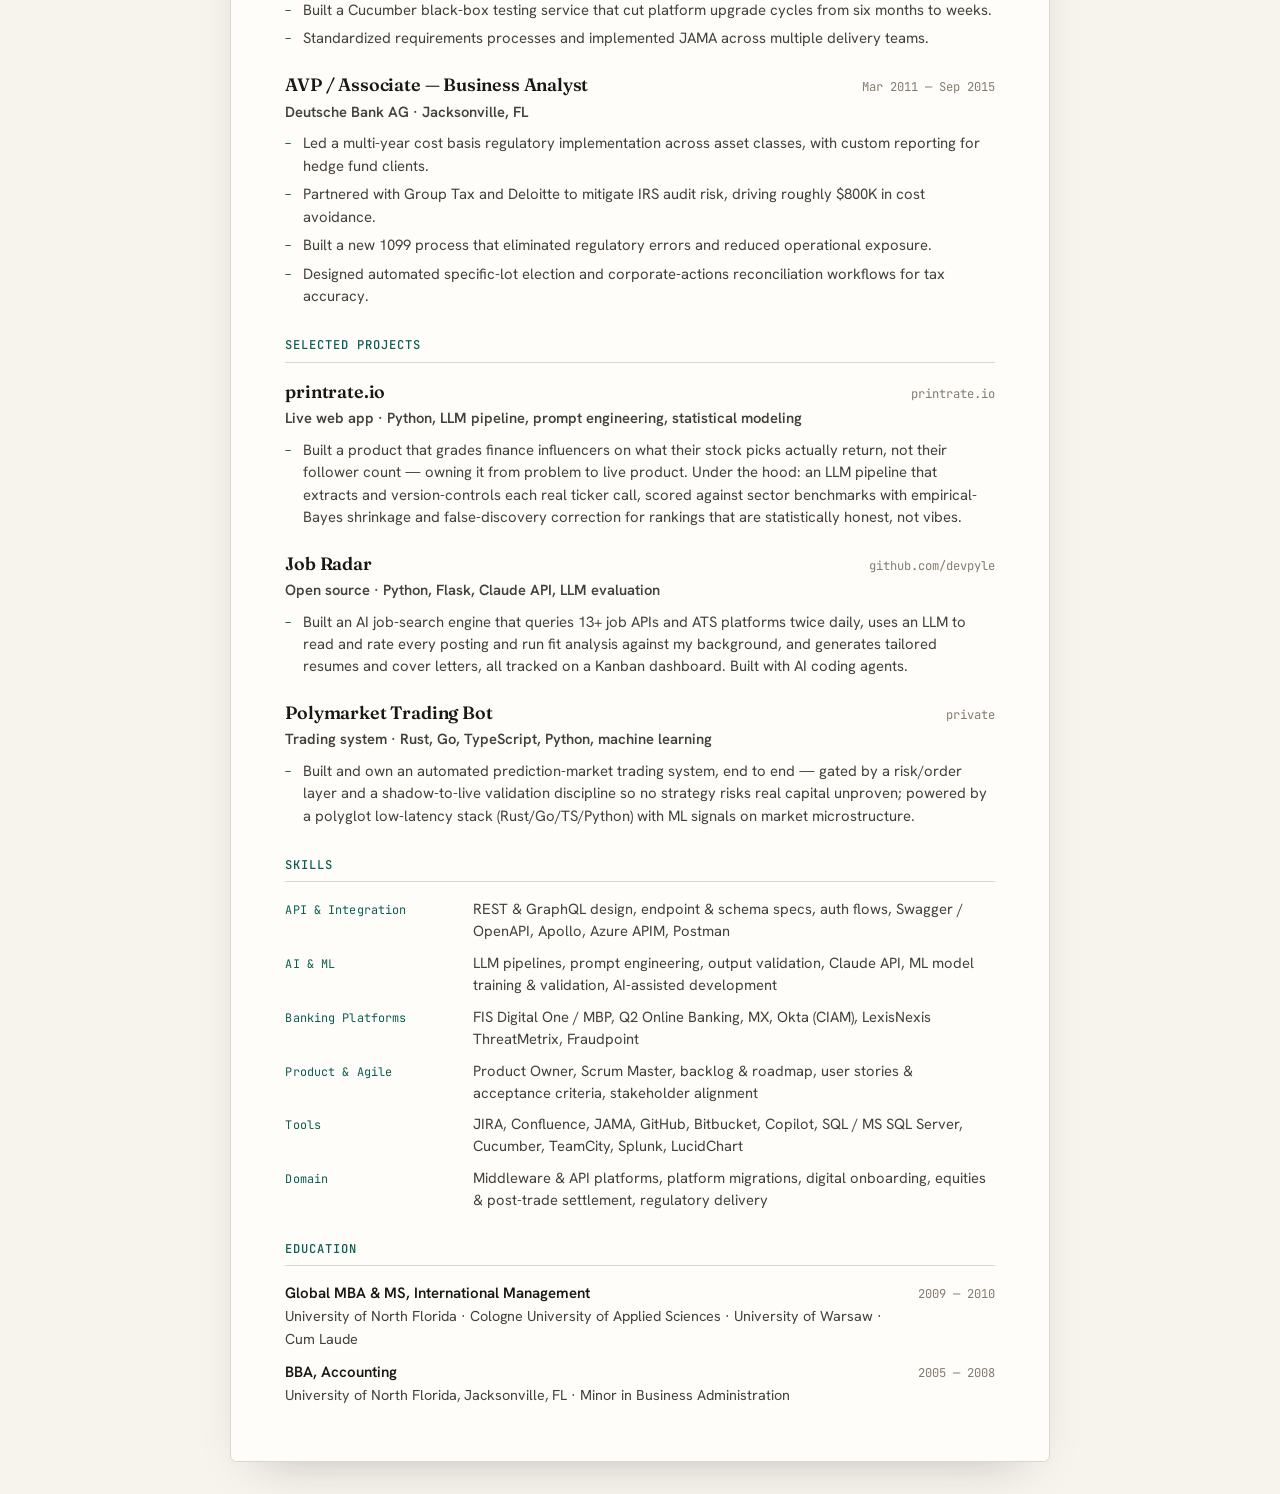
==== commit 3bc0b651: "Broaden positioning toward AI products; feature current-role metrics in hero - Hero headline/eyebrow" ====
--- a/resume.html
+++ b/resume.html
@@ -139,7 +139,7 @@
 
     <header>
       <h1 class="r-name">David Myers</h1>
-      <p class="r-headline">Product Owner — API Platforms &amp; Middleware</p>
+      <p class="r-headline">Product Owner — Platforms, APIs &amp; AI Products</p>
       <div class="r-contact">
         <a href="mailto:damyers82@gmail.com">damyers82@gmail.com</a>
         <a href="https://linkedin.com/in/davidmyers82" target="_blank" rel="noopener">linkedin.com/in/davidmyers82</a>
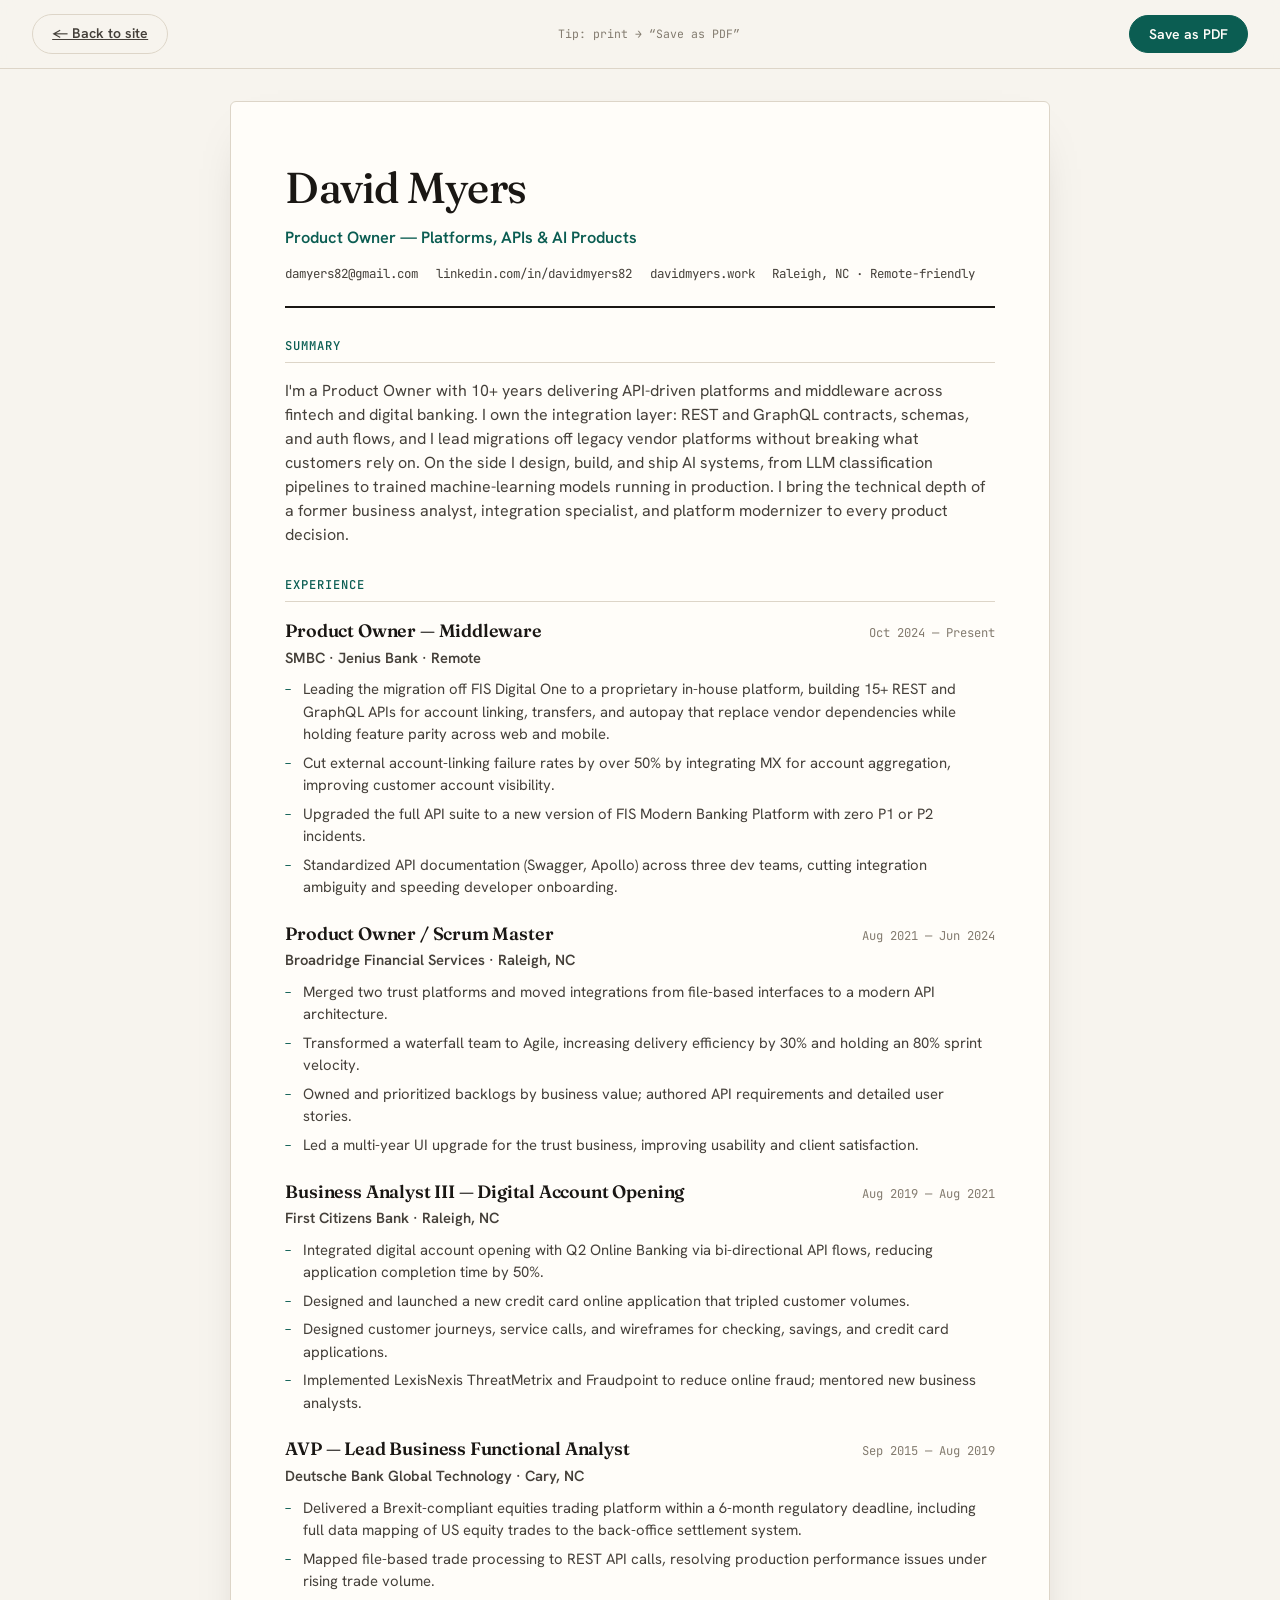
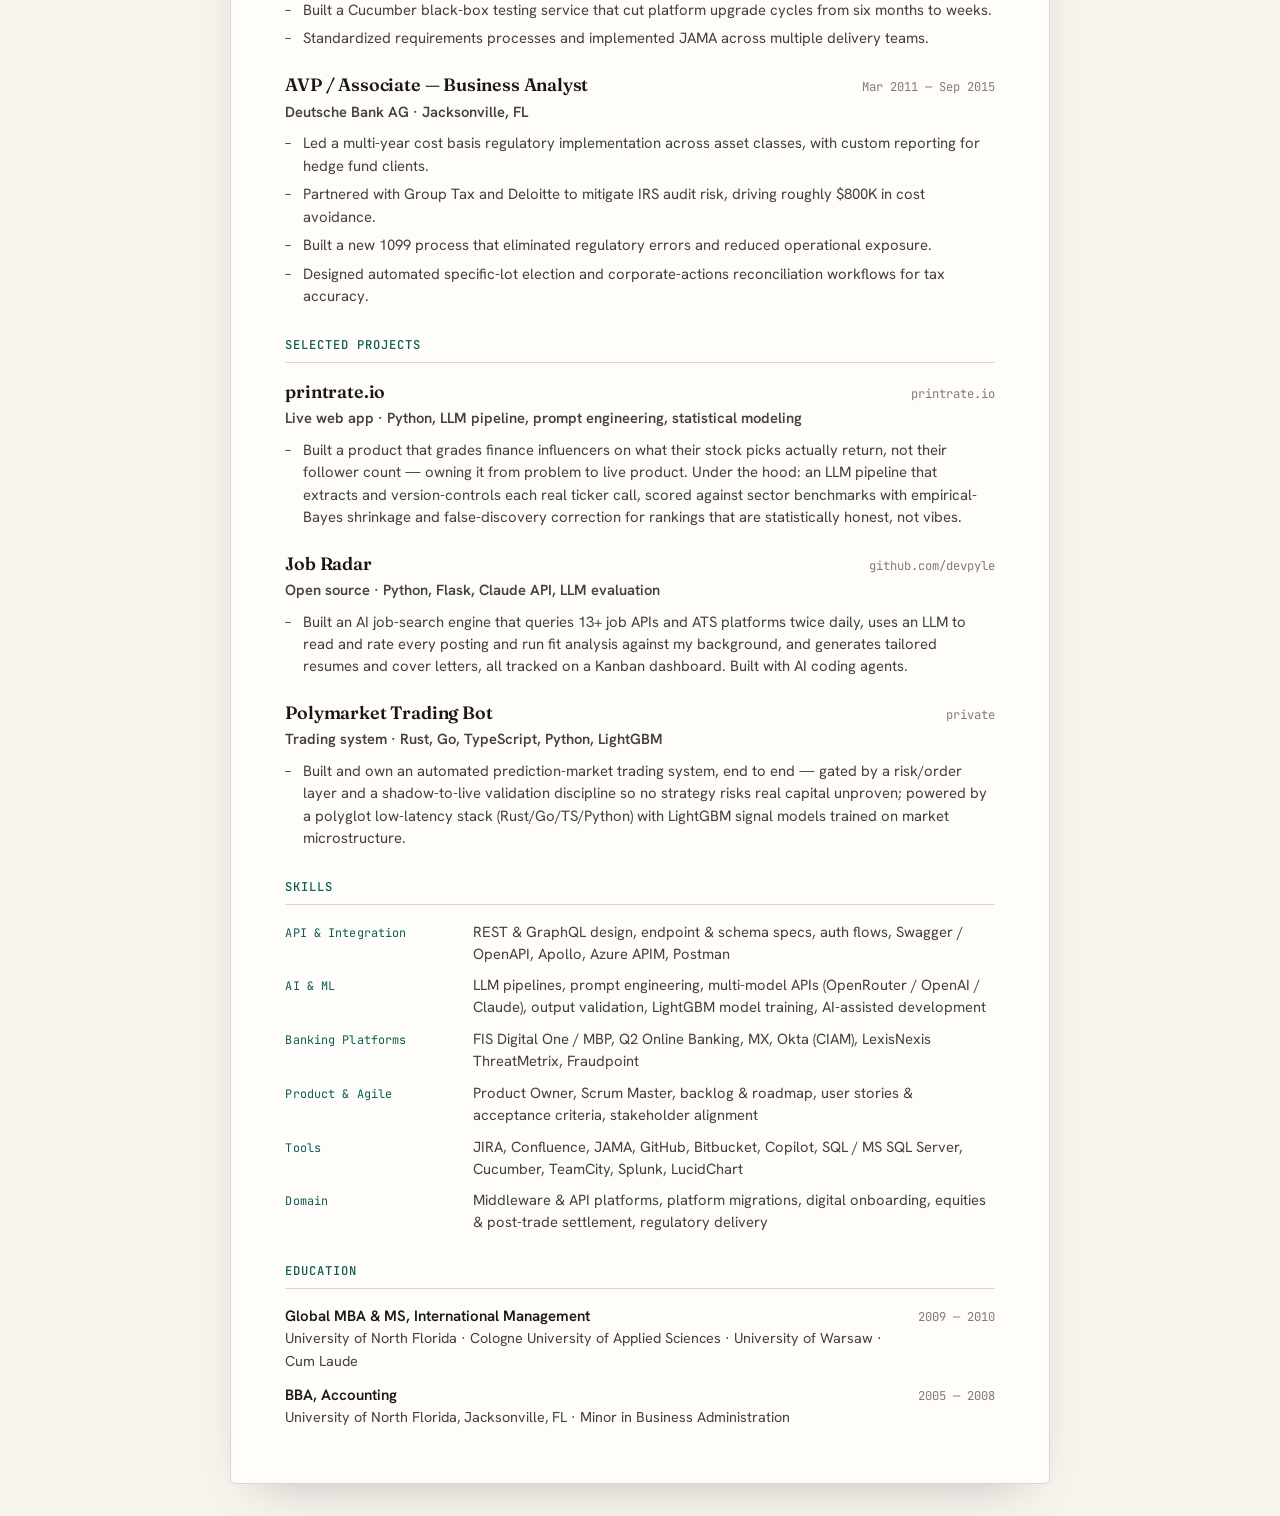
==== commit df1b6169: "Add multi-model LLM APIs (OpenRouter) and LightGBM to AI/ML skills + Polymarket Co-Authored-By: Clau" ====
--- a/resume.html
+++ b/resume.html
@@ -265,9 +265,9 @@
           <h3 class="r-job-title">Polymarket Trading Bot</h3>
           <span class="r-job-dates">private</span>
         </div>
-        <p class="r-job-co">Trading system · Rust, Go, TypeScript, Python, machine learning</p>
-        <ul>
-          <li>Built and own an automated prediction-market trading system, end to end — gated by a risk/order layer and a shadow-to-live validation discipline so no strategy risks real capital unproven; powered by a polyglot low-latency stack (Rust/Go/TS/Python) with ML signals on market microstructure.</li>
+        <p class="r-job-co">Trading system · Rust, Go, TypeScript, Python, LightGBM</p>
+        <ul>
+          <li>Built and own an automated prediction-market trading system, end to end — gated by a risk/order layer and a shadow-to-live validation discipline so no strategy risks real capital unproven; powered by a polyglot low-latency stack (Rust/Go/TS/Python) with LightGBM signal models trained on market microstructure.</li>
         </ul>
       </div>
     </section>
@@ -281,7 +281,7 @@
         </div>
         <div class="r-skill-row">
           <span class="r-skill-cat">AI &amp; ML</span>
-          <p class="r-skill-list">LLM pipelines, prompt engineering, output validation, Claude API, ML model training &amp; validation, AI-assisted development</p>
+          <p class="r-skill-list">LLM pipelines, prompt engineering, multi-model APIs (OpenRouter / OpenAI / Claude), output validation, LightGBM model training, AI-assisted development</p>
         </div>
         <div class="r-skill-row">
           <span class="r-skill-cat">Banking Platforms</span>
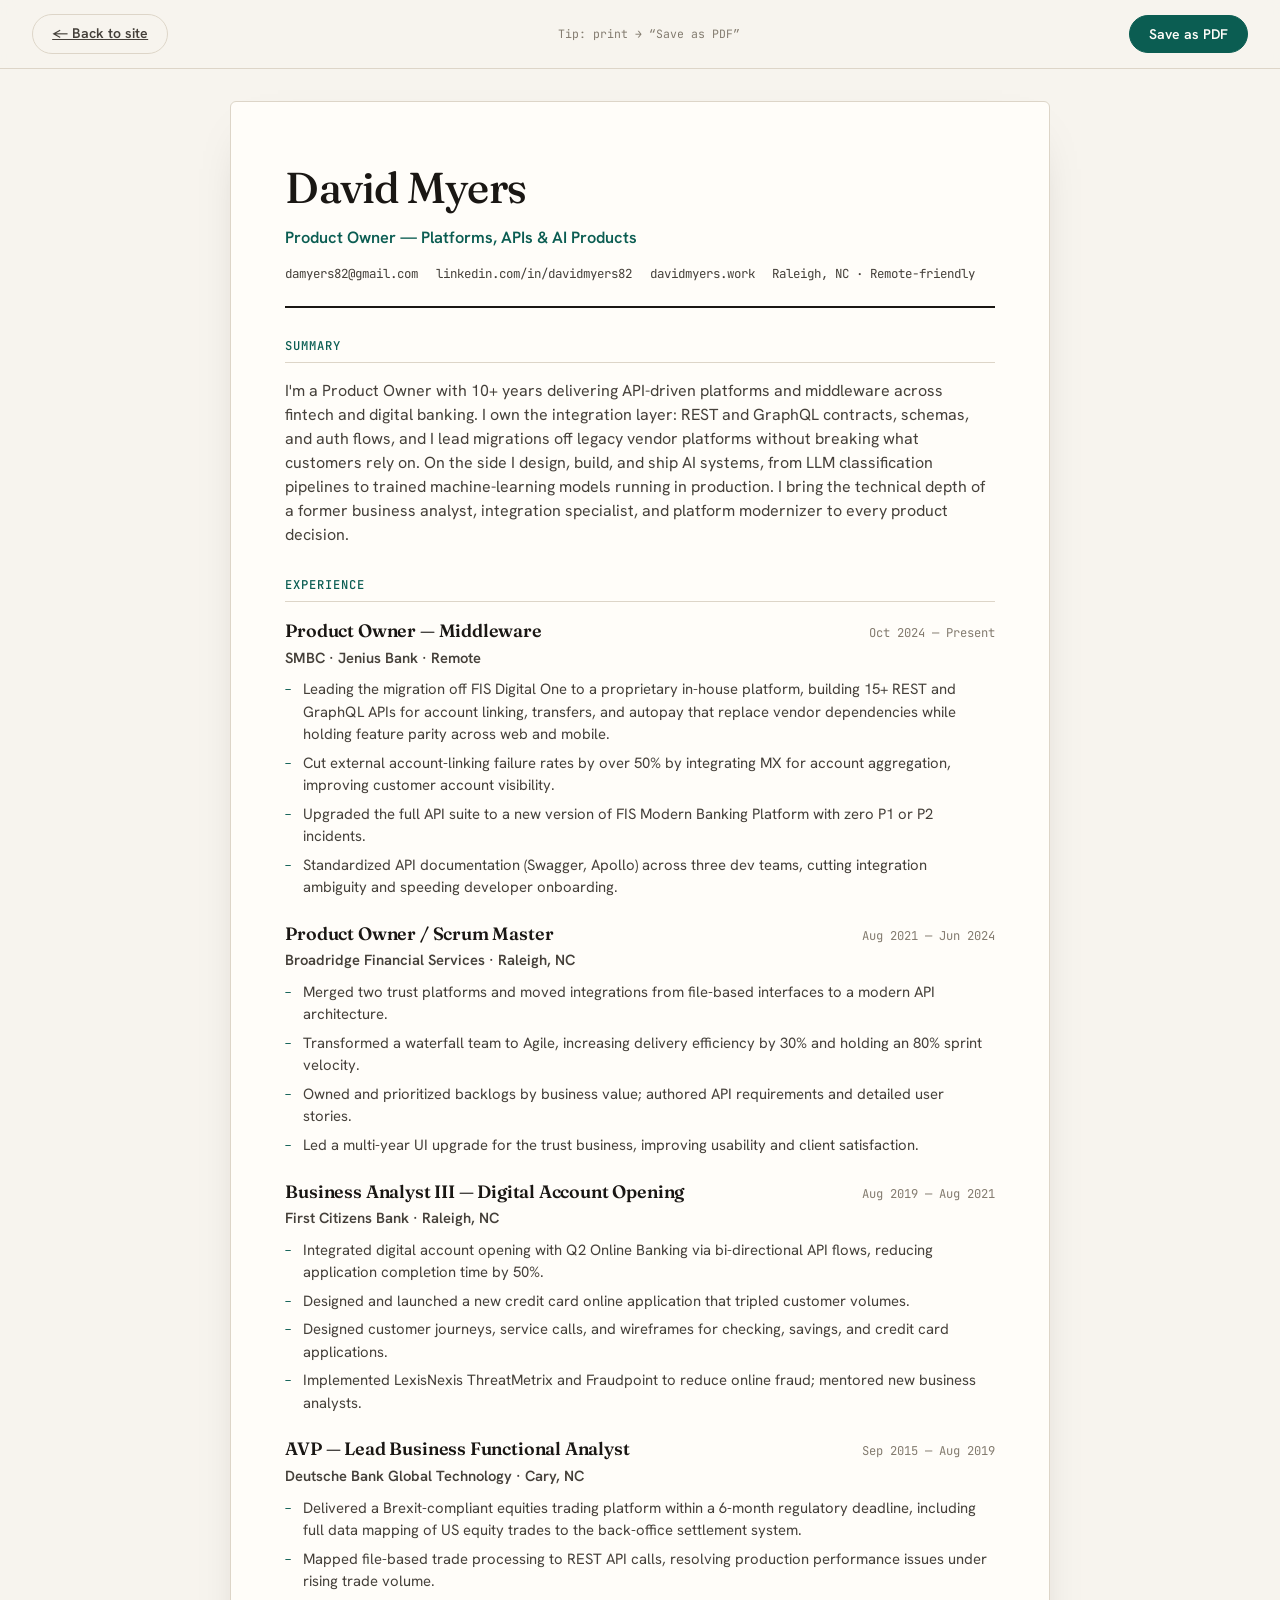
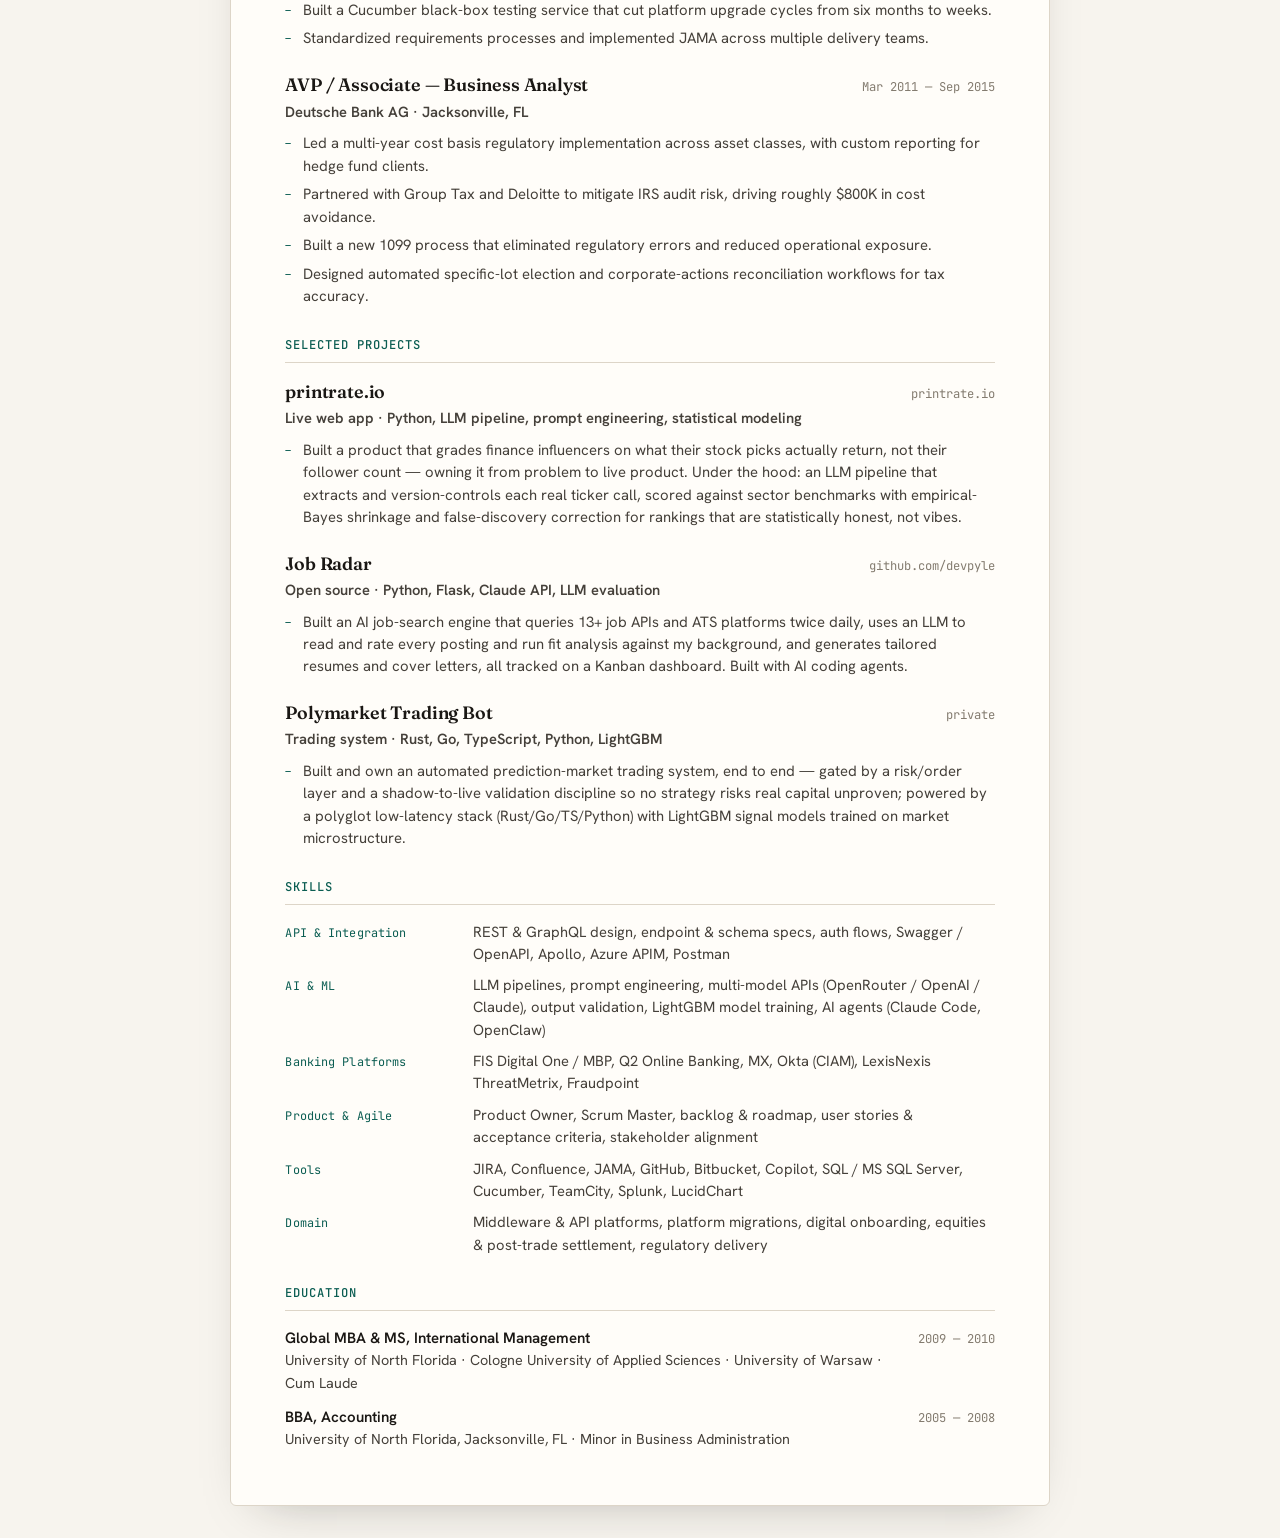
==== commit 9162c42e: "Add OpenClaw to AI agents (site + resume); gitignore .gstack Co-Authored-By: Claude Opus 4.8 <norepl" ====
--- a/resume.html
+++ b/resume.html
@@ -281,7 +281,7 @@
         </div>
         <div class="r-skill-row">
           <span class="r-skill-cat">AI &amp; ML</span>
-          <p class="r-skill-list">LLM pipelines, prompt engineering, multi-model APIs (OpenRouter / OpenAI / Claude), output validation, LightGBM model training, AI-assisted development</p>
+          <p class="r-skill-list">LLM pipelines, prompt engineering, multi-model APIs (OpenRouter / OpenAI / Claude), output validation, LightGBM model training, AI agents (Claude Code, OpenClaw)</p>
         </div>
         <div class="r-skill-row">
           <span class="r-skill-cat">Banking Platforms</span>
